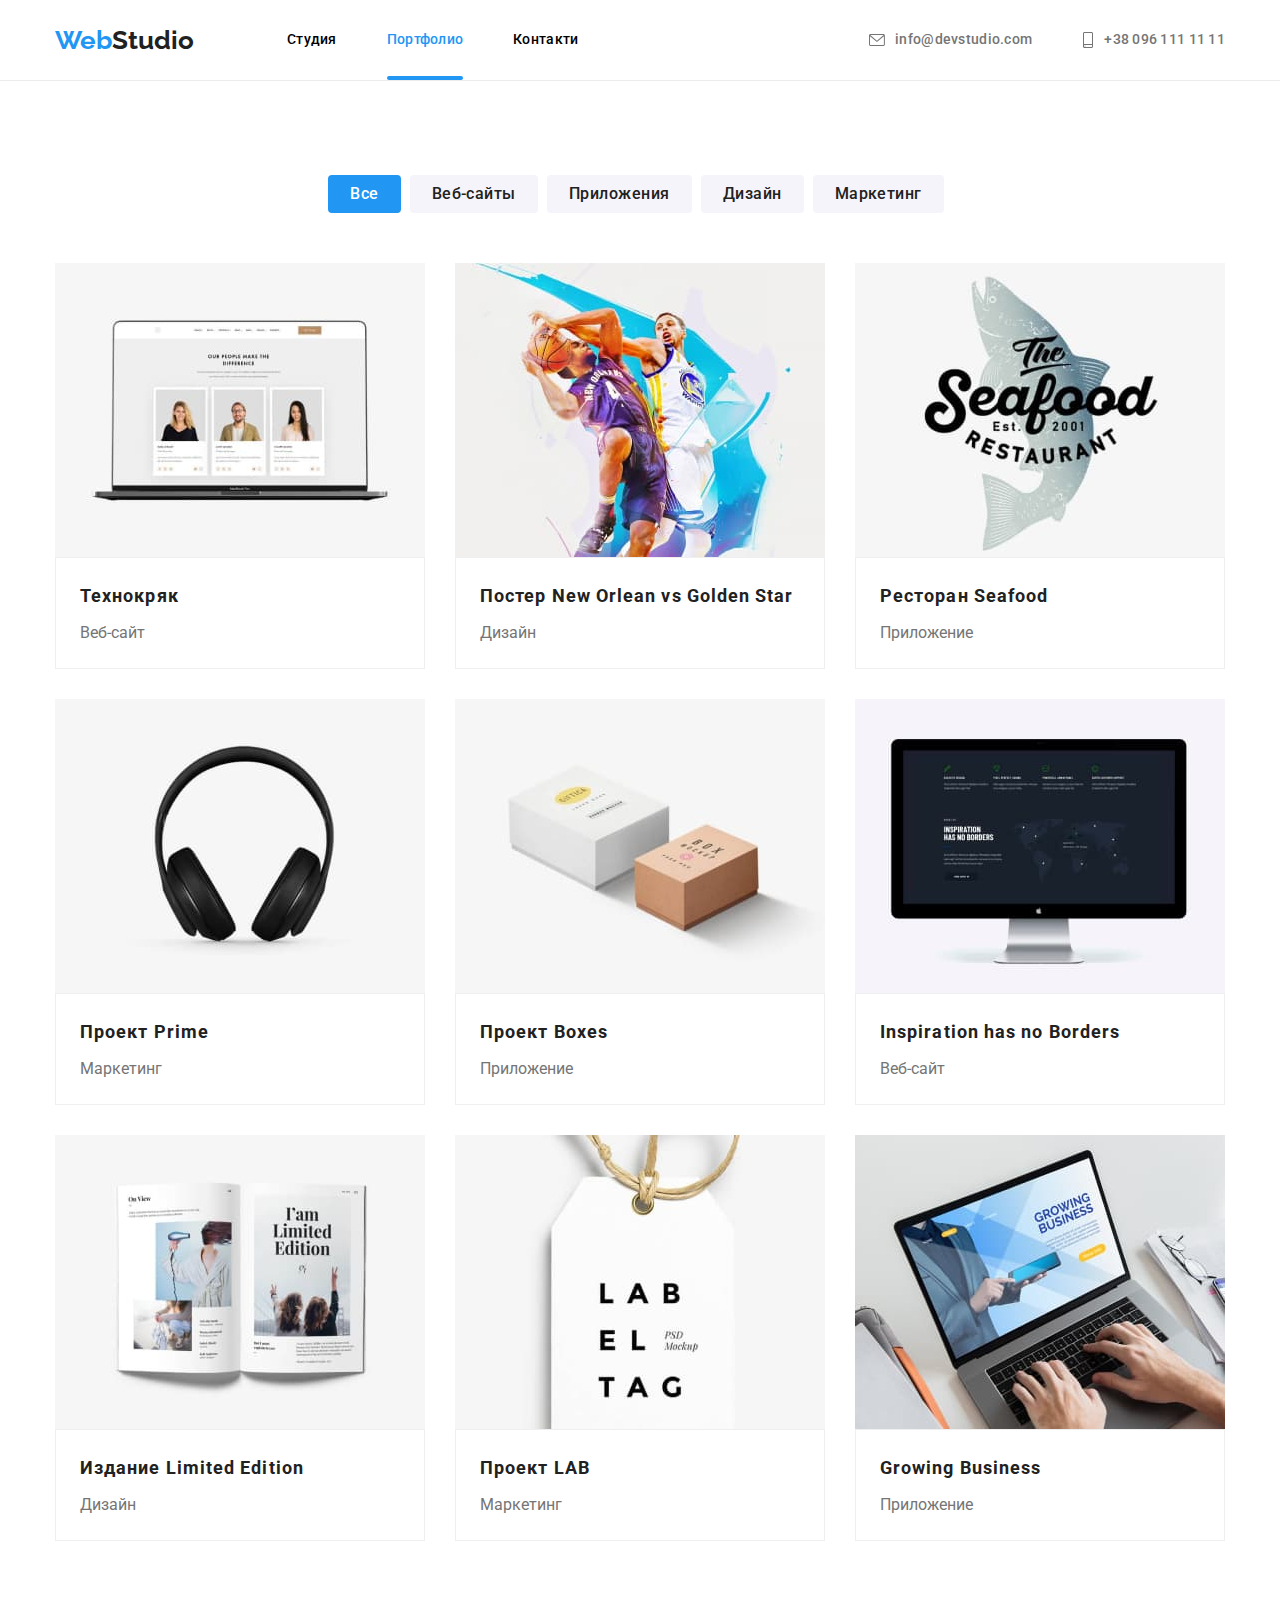
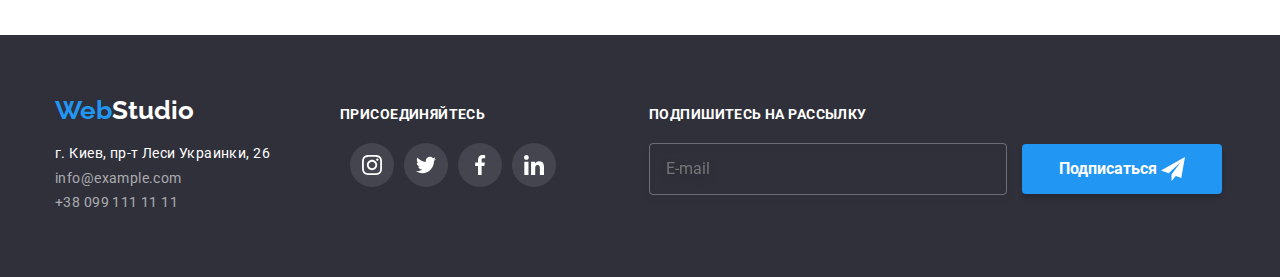
==== portfolio.html @ bf785d9e "fixed mistakes 3" ====
<!DOCTYPE html>
<html lang="en">

<head>
    <meta charset="UTF-8">
    <meta http-equiv="X-UA-Compatible" content="IE=edge">
    <meta name="viewport" content="width=device-width, initial-scale=1.0">
    <title>Document</title>
    <link rel="preconnect" href="https://fonts.googleapis.com">
    <link rel="preconnect" href="https://fonts.gstatic.com" crossorigin>
    <link
        href="https://fonts.googleapis.com/css2?family=Raleway:wght@700&family=Roboto:wght@400;500;700;900&display=swap"
        rel="stylesheet">
    <link rel="stylesheet"
        href="https://cdnjs.cloudflare.com/ajax/libs/modern-normalize/0.6.0/modern-normalize.min.css" />
    <link rel="stylesheet" href="./css/main.min.css">
</head>

<body>
    <header class="page-header">

        <div class="container">

            <nav class="header-nav">
                <a href="./index.html" class=" logo-page-header" lang="en"><span class="web-logo">Web</span>Studio</a>

                <ul class="site-nav">
                    <li class="site-nav__item"><a href="./index.html" class="link2">Студия</a></li>
                    <li class="site-nav__item"><a href="" class="resume2 active">Портфолио</a></li>
                    <li class="site-nav__item"><a href="" class="contacts">Контакти</a></li>
                </ul>
            </nav>

            <ul class="site-nav2">
                <li class="site-nav__item2 "><a href="mailto:info@devstudio.com" class="mail link">
                        <svg class="icon-mail" width="16px" height="12px">
                            <use href="./images/sprite.svg#icon-envelope"></use>
                        </svg>info@devstudio.com</a>
                </li>
            
                <li class="site-nav__item2"><a href="#" class="number">
            
                        <svg class="icon-phone" width="12px" height="16px">
                            <use href="./images/sprite.svg#icon-smartphone"></use>
                        </svg>+38 096 111 11 11</a></li>
            </ul>
            </div>

    </header>
    <main>
        <section class="section portfolio">

            <div class="container">

                <h1 class="visually-hidden">Портфолио</h1>

                <ul class="button-port">
                    <li class="button-port__item"><button type="button" class="button-port__list--active">Все</button></li>
                    <li class="button-port__item"><button type="button" class="button-port__list">Веб-сайты</li>
                    <li class="button-port__item"><button type="button" class="button-port__list">Приложения</li>
                    <li class="button-port__item"><button type="button" class="button-port__list">Дизайн</li>
                    <li class="button-port__item"><button type="button" class="button-port__list">Маркетинг</li>
                </ul>
            
            
                <ul class="offers-list">
                    <li class="offers-list__item">
                        <a class="offers-list__link" href="#">
                        <div class="offers-thump">
                           
                            <img src="./images/img7.jpg" class="" width="370" height="294" alt="Технокряк">
                         <div class="overlay">
                            <p class="offers-text"> Ресурс предлагает комплексные предложения с разным уровнем функционала и сервисов. Все это позволит посетителю получить
                            исчерпывающие сведения о компании или частном лице.</p>
                         </div>
                        </div>
                        <div class="card-border">
                            <h3 class="work-title2">Технокряк</h3>
                            <p class="work-list2">Веб-сайт</p> 
                        </div>
                        </a>

                    
                    </li>


                    <li class="offers-list__item">
                        <a class="offers-list__link" href="#">
                        <div class="offers-thump"> 
                        <img src="./images/img8.jpg" class="" width="370" height="294"
                            alt="Постер New Orlean vs Golden Star">
                            <div class="overlay">
                                <p class="offers-text"> Ресурс предлагает комплексные предложения с разным уровнем функционала и сервисов. Все это
                                    позволит посетителю получить
                                    исчерпывающие сведения о компании или частном лице.</p>
                                </div>
                                </div>

                        <div class="card-border">
                            <h3 class="work-title2">Постер New Orlean vs Golden Star</h3>
                            <p class="work-list2">Дизайн</p>
                        </div>
                        </a>
                    
                    </li>

                    <li class="offers-list__item">
                        <a class="offers-list__link" href="#">

                        <div class="offers-thump">
                        <img src="./images/img9.jpg" class="" width="370" height="294"
                            alt="Ресторан Seafood">
                            <div class="overlay">
                                <p class="offers-text"> Ресурс предлагает комплексные предложения с разным уровнем функционала и сервисов. Все это
                                    позволит посетителю получить
                                    исчерпывающие сведения о компании или частном лице.</p>
                            </div>
                            </div>
                        <div class="card-border">
                            <h3 class="work-title2">Ресторан Seafood</h3>
                            <p class="work-list2">Приложение</p>
                        </div>
                        </a>
                        
                    </li>

                    <li class="offers-list__item">
                        <a class="offers-list__link" href="#">
                        <div class="offers-thump">
                        <img src="./images/img10.jpg" class="" width="370" height="294" alt="Проект Prime">
                        <div class="overlay">
                            <p class="offers-text"> Ресурс предлагает комплексные предложения с разным уровнем функционала и сервисов. Все это
                                позволит посетителю получить
                                исчерпывающие сведения о компании или частном лице.</p>
                        </div>
                        </div>
                        <div class="card-border">
                           <h3 class="work-title2">Проект Prime</h3>
                            <p class="work-list2">Маркетинг</p>
                        </div>
                        </a>
                        
                    </li>

                    <li class="offers-list__item">
                        <a class="offers-list__link" href="#">
                        <div class="offers-thump">
                        <img src="./images/img11.jpg" class="" width="370" height="294" alt="Проект Boxes">
                        <div class="overlay">
                            <p class="offers-text"> Ресурс предлагает комплексные предложения с разным уровнем функционала и сервисов. Все это
                                позволит посетителю получить
                                исчерпывающие сведения о компании или частном лице.</p>
                        </div>
                        </div>
                        <div class="card-border">
                            <h3 class="work-title2">Проект Boxes</h3>
                            <p class="work-list2">Приложение</p>
                        </div>
                        </a>
                        
                    </li>

                    <li class="offers-list__item">
                        <a class="offers-list__link" href="#">
                        <div class="offers-thump">
                        <img src="./images/img12.jpg" class="" width="370" height="294"
                            alt="Inspiration has no Borders">
                            <div class="overlay">
                                <p class="offers-text"> Ресурс предлагает комплексные предложения с разным уровнем функционала и сервисов. Все это
                                    позволит посетителю получить
                                    исчерпывающие сведения о компании или частном лице.</p>
                            </div>
                            </div>
                        <div class="card-border">
                            <h3 class="work-title2">Inspiration has no Borders</h3>
                            <p class="work-list2">Веб-сайт</p>
                        </div>
                        </a>
                       
                    </li>

                    <li class="offers-list__item">
                        <a class="offers-list__link" href="#">
                        <div class="offers-thump">
                        <img src="./images/img13.jpg" class="" width="370" height="294"
                            alt="Издание Limited Edition">
                            <div class="overlay">
                                <p class="offers-text"> Ресурс предлагает комплексные предложения с разным уровнем функционала и сервисов. Все это
                                    позволит посетителю получить
                                    исчерпывающие сведения о компании или частном лице.</p>
                            </div>
                            </div>
                        <div class="card-border">
                            <h3 class="work-title2">Издание Limited Edition</h3>
                            <p class="work-list2">Дизайн</p>
                        </div>
                        </a>
                     
                    </li>

                    <li class="offers-list__item">
                        <a class="offers-list__link" href="#">
                        <div class="offers-thump">
                        <img src="./images/img14.jpg" class="" width="370" height="294" alt="Проект LAB">
                        <div class="overlay">
                            <p class="offers-text"> Ресурс предлагает комплексные предложения с разным уровнем функционала и сервисов. Все это
                                позволит посетителю получить
                                исчерпывающие сведения о компании или частном лице.</p>
                        </div>
                        </div>
                        <div class="card-border">
                            <h3 class="work-title2">Проект LAB</h3>
                            <p class="work-list2">Маркетинг</p>
                        </div>
                        </a>
                    </li>

                    <li class="offers-list__item">
                        <a class="offers-list__link" href="#">
                         <div class="offers-thump">
                        <img src="./images/img15.jpg" class="" width="370" height="294"
                            alt="Growing Business">
                            <div class="overlay">
                                <p class="offers-text"> Ресурс предлагает комплексные предложения с разным уровнем функционала и сервисов. Все это
                                    позволит посетителю получить
                                    исчерпывающие сведения о компании или частном лице.</p>
                            </div>
                            </div>
                        <div class="card-border">
                            <h3 class="work-title2">Growing Business</h3>
                            <p class="work-list2">Приложение</p>
                        </div>
                        </a>
                    </li>
                </ul>
            </div>
        </section>
    </main>
    <footer class="section footer ">
        <div class="footer-container">
            <div class="footer-second">
                <a href="./index.html" class="logo-footer" lang="en"><span class="web-logo">Web</span>Studio</a>
                <address>
    
                    <ul class="footer-nav">
                        <li class="footer-nav-li"><a href="https://goo.gl/maps/piqngm7oDQpEDh6u6" class="location"
                                target="_blank" rel="noopener nofollow noreferrer">г. Киев, пр-т Леси Украинки, 26 </a></li>
                        <li class="footer-nav-li"><a href="mailto:info@example.com" class="footer-mail">info@example.com
                            </a></li>
                        <li class="footer-nav-li"><a href="#" class="footer-number">+38 099 111 11 11 </a></li>
                    </ul>
    
                </address>
            </div>
    
            <div class="footer-sociales">
                <p class="footer-sociales-title"> Присоединяйтесь</p>
                <ul class="staff-socials">
    
                    <li class="socials-item">
                        <a href="#" class="socials-link">
                            <svg class="social-icon">
                                <use href="./images/sprite.svg#icon-instagram"></use>
                            </svg>
                        </a>
                    </li>
    
                    <li class="socials-item">
                        <a href="#" class="socials-link">
                            <svg svg class="social-icon">
                                <use href="./images/sprite.svg#icon-twitter"></use>
                            </svg>
                        </a>
                    </li>
    
                    <li class="socials-item">
                        <a href="#" class="socials-link">
                            <svg svg class="social-icon">
                                <use href="./images/sprite.svg#icon-facebook"></use>
                            </svg>
                        </a>
                    </li>
    
                    <li class="socials-item">
                        <a href="#" class="socials-link">
                            <svg svg class="social-icon">
                                <use href="./images/sprite.svg#icon-linkedin"></use>
                            </svg>
                        </a>
                    </li>
                </ul>
            </div>
         <div class="subscribe">
        <form>
            <label class="subscribe-lable" for="email">Подпишитесь на рассылку</label>
               <input type="email" name="email" id="email" placeholder="E-mail" class="subscribe-input">
                   <button type="submit" class="subscribe-button">Подписаться
                      <svg class="subscribe-client" width="24" height="24">
                    <use href="./images/icons/sprite3.svg#icon-iconsend"></use>
                     </svg>
                </button>
            </form>
          </div>
        </div>
    </footer>
    </body>
    
    </html>
---- css/main.min.css ----
:root{--primary-text-color: #757575;--title-text-color: #212121;--accent-color: #2196F3;--primary-bcg-color: #FFFFFF;--primary-bcg-accent-color: #2196F3;--font-family: "Relaway", sans-serif;--font-family: "Roboto", sans-serif;--timing-function: cubic-bezier(0.4, 0, 0.2, 1)}.visually-hidden{position:absolute;width:1px;height:1px;margin:-1px;border:0;padding:0;white-space:nowrap;-webkit-clip-path:inset(100%);clip-path:inset(100%);clip:rect(0 0 0 0);overflow:hidden}.is-hidden{opacity:0;visibility:hidden;pointer-events:none}*,*::before,*::after{-webkit-box-sizing:inherit;box-sizing:inherit;-webkit-box-sizing:border-box;box-sizing:border-box}.container{width:1200px;padding-left:15px;padding-right:15px;margin:0 auto}.page-header .container{display:-webkit-box;display:-ms-flexbox;display:flex}ul{margin:0px;padding:0px}a{display:inline-block}body{background-color:var(--primary-bcg-color);color:var(--primary-text-color);font-family:"Roboto",sans-serif;font-size:14px;line-height:1.14}html{-webkit-box-sizing:border-box;box-sizing:border-box}*,*::after,*::before{-webkit-box-sizing:inherit;box-sizing:inherit}h1,h2,h3,h4,h5,h6,p{margin-top:0}.list{list-style:none;padding-left:0;margin:0}.link{text-decoration:none;color:inherit}img{display:block;max-width:100%;height:auto;-o-object-fit:cover;object-fit:cover}address{font-style:normal}ul{list-style:none}input,textarea{outline:none}.button-port{display:-webkit-box;display:-ms-flexbox;display:flex;margin-right:8px;-webkit-box-pack:center;-ms-flex-pack:center;justify-content:center;margin-bottom:50px}.button-port__item{display:-webkit-box;display:-ms-flexbox;display:flex;-webkit-box-orient:horizontal;-webkit-box-direction:normal;-ms-flex-direction:row;flex-direction:row}.button-primary{background:var(--accent-color);color:var(--primary-bcg-color);-webkit-box-shadow:0px 4px 4px rgba(0,0,0,.15);box-shadow:0px 4px 4px rgba(0,0,0,.15);border-radius:4px;font-style:normal;font-weight:700;font-size:16px;line-height:1.87px;letter-spacing:.06em;padding:10px 32px;border:none;cursor:pointer;height:50px;-webkit-transition:color 250ms var(--timing-function);transition:color 250ms var(--timing-function)}.button-primary:hover,.button-primary:focus{color:var(--title-text-color)}.button-port__item{display:-webkit-box;display:-ms-flexbox;display:flex;margin-right:9px}.button-port__item:last-child{margin-right:0}.button-port__list{font-family:inherit;font-weight:500;font-size:16px;line-height:1.62;color:var(--title-text-color);background:#f5f4fa;border:none;border-radius:4px;padding:6px 22px;border:1 solid rgba(0,0,0,0);text-align:center;letter-spacing:.03em;cursor:pointer;-webkit-transition:color 250ms var(--timing-function),background-color 250ms var(--timing-function),-webkit-box-shadow 250ms var(--timing-function);transition:color 250ms var(--timing-function),background-color 250ms var(--timing-function),-webkit-box-shadow 250ms var(--timing-function);transition:color 250ms var(--timing-function),background-color 250ms var(--timing-function),box-shadow 250ms var(--timing-function);transition:color 250ms var(--timing-function),background-color 250ms var(--timing-function),box-shadow 250ms var(--timing-function),-webkit-box-shadow 250ms var(--timing-function)}.button-port__list:hover,.button-port__list:focus{background-color:var(--primary-bcg-accent-color);color:var(--primary-bcg-color);-webkit-box-shadow:0px 3px 1px rgba(0,0,0,.1),0px 1px 2px rgba(0,0,0,.08),0px 2px 2px rgba(0,0,0,.12);box-shadow:0px 3px 1px rgba(0,0,0,.1),0px 1px 2px rgba(0,0,0,.08),0px 2px 2px rgba(0,0,0,.12)}.clients-list{display:-webkit-box;display:-ms-flexbox;display:flex;-ms-flex-pack:distribute;justify-content:space-around;padding-left:0;-webkit-column-gap:30px;-moz-column-gap:30px;column-gap:30px}.button-port__list--active{background:var(--accent-color);border:none;text-align:center;letter-spacing:.03em;color:var(--primary-bcg-color);font-style:normal;font-weight:500;font-size:16px;line-height:1.62;border-radius:4px;padding:6px 22px;cursor:pointer;-webkit-transition:-webkit-box-shadow 250ms var(--timing-function);transition:-webkit-box-shadow 250ms var(--timing-function);transition:box-shadow 250ms var(--timing-function);transition:box-shadow 250ms var(--timing-function), -webkit-box-shadow 250ms var(--timing-function)}.button-port__list--active:hover,.button-port__list--active:focus{-webkit-box-shadow:0px 3px 1px rgba(0,0,0,.1),0px 1px 2px rgba(0,0,0,.08),0px 2px 2px rgba(0,0,0,.12);box-shadow:0px 3px 1px rgba(0,0,0,.1),0px 1px 2px rgba(0,0,0,.08),0px 2px 2px rgba(0,0,0,.12)}.button-port__item{display:-webkit-box;display:-ms-flexbox;display:flex;margin-right:9px}.button-port__item:last-child{margin-right:0}.button-port__list{font-family:inherit;font-weight:500;font-size:16px;line-height:1.62;color:var(--title-text-color);background:#f5f4fa;border:none;border-radius:4px;padding:6px 22px;border:1 solid rgba(0,0,0,0);text-align:center;letter-spacing:.03em;cursor:pointer;-webkit-transition:color 250ms var(--timing-function),background-color 250ms var(--timing-function),-webkit-box-shadow 250ms var(--timing-function);transition:color 250ms var(--timing-function),background-color 250ms var(--timing-function),-webkit-box-shadow 250ms var(--timing-function);transition:color 250ms var(--timing-function),background-color 250ms var(--timing-function),box-shadow 250ms var(--timing-function);transition:color 250ms var(--timing-function),background-color 250ms var(--timing-function),box-shadow 250ms var(--timing-function),-webkit-box-shadow 250ms var(--timing-function)}.button-port__list:hover,.button-port__list:focus{background-color:var(--primary-bcg-accent-color);color:var(--primary-bcg-color);-webkit-box-shadow:0px 3px 1px rgba(0,0,0,.1),0px 1px 2px rgba(0,0,0,.08),0px 2px 2px rgba(0,0,0,.12);box-shadow:0px 3px 1px rgba(0,0,0,.1),0px 1px 2px rgba(0,0,0,.08),0px 2px 2px rgba(0,0,0,.12)}.clients-list{display:-webkit-box;display:-ms-flexbox;display:flex;-ms-flex-pack:distribute;justify-content:space-around;padding-left:0;-webkit-column-gap:30px;-moz-column-gap:30px;column-gap:30px}.button-port__list--active{background:var(--accent-color);border:none;text-align:center;letter-spacing:.03em;color:var(--primary-bcg-color);font-style:normal;font-weight:500;font-size:16px;line-height:1.62;border-radius:4px;padding:6px 22px;cursor:pointer;-webkit-transition:-webkit-box-shadow 250ms var(--timing-function);transition:-webkit-box-shadow 250ms var(--timing-function);transition:box-shadow 250ms var(--timing-function);transition:box-shadow 250ms var(--timing-function), -webkit-box-shadow 250ms var(--timing-function)}.button-port__list--active:hover,.button-port__list--active:focus{-webkit-box-shadow:0px 3px 1px rgba(0,0,0,.1),0px 1px 2px rgba(0,0,0,.08),0px 2px 2px rgba(0,0,0,.12);box-shadow:0px 3px 1px rgba(0,0,0,.1),0px 1px 2px rgba(0,0,0,.08),0px 2px 2px rgba(0,0,0,.12)}.modal-button{display:-webkit-box;display:-ms-flexbox;display:flex;-webkit-box-align:center;-ms-flex-align:center;align-items:center;-webkit-box-pack:center;-ms-flex-pack:center;justify-content:center;position:absolute;border-radius:50%;border:1px solid rgba(0,0,0,.1);background-color:var(--primary-bcg-color);left:490px;right:8px;bottom:543px;top:8px;-webkit-transition:color 250ms var(--timing-function);transition:color 250ms var(--timing-function)}.modal-button:hover,.modal-button:focus{color:var(--primary-bcg-accent-color)}.sub-button{width:200px;height:50px;font-weight:700;font-size:16px;line-height:1.87;background-color:var(--accent-color);color:var(--primary-bcg-color);-webkit-box-align:center;-ms-flex-align:center;align-items:center;-webkit-box-pack:center;-ms-flex-pack:center;justify-content:center;cursor:pointer;border-color:rgba(0,0,0,0);-webkit-box-shadow:0px 4px 4px rgba(0,0,0,.15);box-shadow:0px 4px 4px rgba(0,0,0,.15);border-radius:4px;-webkit-transition:color var(--timing-function);transition:color var(--timing-function)}.sub-button:hover{color:var(--title-text-color)}.subscribe-button{min-width:200px;height:50px;margin-left:12px;font-weight:700;font-size:16px;line-height:1.8755;background-color:var(--accent-color);color:var(--primary-bcg-color);-webkit-box-align:center;-ms-flex-align:center;align-items:center;-webkit-box-pack:center;-ms-flex-pack:center;justify-content:center;cursor:pointer;border-color:rgba(0,0,0,0);-webkit-box-shadow:0px 4px 4px rgba(0,0,0,.15);box-shadow:0px 4px 4px rgba(0,0,0,.15);border-radius:4px}.form-button{display:-webkit-box;display:-ms-flexbox;display:flex;-webkit-box-align:center;-ms-flex-align:center;align-items:center;-webkit-box-orient:vertical;-webkit-box-direction:normal;-ms-flex-direction:column;flex-direction:column}.link1{color:#2196f3;text-decoration:none;letter-spacing:.02em;font-weight:500;padding-top:32px;padding-bottom:32px;position:relative}.link1::after{content:"";display:block;width:100%;height:4px;background:#2196f3;position:absolute;left:0;bottom:0;border-radius:2px;opacity:0;-webkit-transition:opacity 250ms var(--timing-function);transition:opacity 250ms var(--timing-function)}.link1:hover::after,.link1.active::after{opacity:1}.link2{color:#000;text-decoration:none;letter-spacing:.02em;font-weight:500;line-height:1.14;padding-top:32px;padding-bottom:32px;position:relative;-webkit-transition:color 250ms var(--timing-function);transition:color 250ms var(--timing-function)}.link2::after{content:"";display:block;width:100%;height:4px;background:#2196f3;position:absolute;left:0;bottom:0;border-radius:2px;opacity:0;-webkit-transition:opacity 250ms var(--timing-function);transition:opacity 250ms var(--timing-function)}.link2:hover::after{opacity:1}.link2:hover,.link2:focus,.link2:active{color:var(--accent-color)}.resume{color:#000;text-decoration:none;font-weight:500;font-size:14px;line-height:1.14;letter-spacing:.02em;padding-top:32px;padding-bottom:32px;position:relative;-webkit-transition:color 250ms var(--timing-function);transition:color 250ms var(--timing-function)}.resume::after{content:"";display:block;width:100%;height:4px;background:#2196f3;position:absolute;left:0;bottom:0;border-radius:2px;opacity:0;-webkit-transition:opacity 250ms var(--timing-function);transition:opacity 250ms var(--timing-function)}.resume:hover::after{opacity:1}.resume:hover,.resume:focus{color:var(--accent-color);fill:var(--accent-color)}.resume2{color:#2196f3;text-decoration:none;letter-spacing:.02em;font-weight:500;line-height:1.14;padding-top:32px;padding-bottom:32px;position:relative;-webkit-transition:color 250ms var(--timing-function);transition:color 250ms var(--timing-function)}.resume2::after{content:"";display:block;width:100%;height:4px;background:#2196f3;position:absolute;left:0;bottom:0;border-radius:2px;opacity:0;-webkit-transition:opacity 250ms var(--timing-function);transition:opacity 250ms var(--timing-function)}.resume2:hover::after,.resume2.active::after{opacity:1}.resume2:hover,.resume2:focus{color:var(--title-text-color)}.contacts{color:#000;text-decoration:none;font-weight:500;letter-spacing:.02em;line-height:1.14;padding-top:32px;padding-bottom:32px;position:relative;-webkit-transition:color 250ms var(--timing-function);transition:color 250ms var(--timing-function)}.contacts::after{content:"";display:block;width:100%;height:4px;background:#2196f3;position:absolute;left:0;bottom:0;border-radius:2px;opacity:0;-webkit-transition:opacity 250ms var(--timing-function);transition:opacity 250ms var(--timing-function)}.contacts:hover::after{opacity:1}.contacts:hover,.contacts:focus{color:var(--accent-color)}.mail{color:#757575;text-decoration:none;font-weight:500;letter-spacing:.02em;line-height:1.14;padding-top:32px;padding-bottom:32px;-webkit-transition:color 250ms var(--timing-function);transition:color 250ms var(--timing-function)}.mail.link:hover,.mail.link:focus{color:var(--accent-color)}.mail.link{display:-webkit-box;display:-ms-flexbox;display:flex;-webkit-box-align:center;-ms-flex-align:center;align-items:center}.mail2{color:#757575;text-decoration:none;font-weight:500;letter-spacing:.02em;line-height:1.14;padding-top:32px;padding-bottom:32px}.number{color:#757575;text-decoration:none;font-weight:500;letter-spacing:.02em;font-style:normal;line-height:1.14;padding-top:32px;padding-bottom:32px;display:-webkit-box;display:-ms-flexbox;display:flex;-webkit-box-align:center;-ms-flex-align:center;align-items:center;position:relative;-webkit-transition:color 250ms var(--timing-function);transition:color 250ms var(--timing-function)}a.number:hover .icon-phone{fill:var(--accent-color)}a.number:hover,a.number:focus{color:var(--accent-color)}.footer-nav{display:block;padding-left:0}.footer-nav-li{margin-bottom:9px}.footer-nav-li:last-child{margin-bottom:0}.footer-mail{color:rgba(255,255,255,.6);letter-spacing:.03em;font-style:normal;font-weight:400;text-decoration:none;-webkit-transition:color 250ms var(--timing-function);transition:color 250ms var(--timing-function)}.footer-mail:hover,.footer-mail:focus{color:var(--accent-color)}.footer-number{font-style:normal;font-weight:400;letter-spacing:.03em;color:rgba(255,255,255,.6);text-decoration:none;-webkit-transition:color 250ms var(--timing-function);transition:color 250ms var(--timing-function)}.footer-number:hover,.footer-number:focus{color:var(--accent-color)}.location{color:#fff;font-style:normal;text-decoration:none;letter-spacing:.03em}.offers-list__link{cursor:pointer;text-decoration:none;-webkit-transition:-webkit-box-shadow 250ms var(--timing-function);transition:-webkit-box-shadow 250ms var(--timing-function);transition:box-shadow 250ms var(--timing-function);transition:box-shadow 250ms var(--timing-function), -webkit-box-shadow 250ms var(--timing-function)}.offers-list__link:hover,.offers-list__link:focus{-webkit-box-shadow:0px 1px 1px rgba(0,0,0,.12),0px 4px 4px rgba(0,0,0,.06),1px 4px 6px rgba(0,0,0,.16);box-shadow:0px 1px 1px rgba(0,0,0,.12),0px 4px 4px rgba(0,0,0,.06),1px 4px 6px rgba(0,0,0,.16)}.clients-list__link{display:-webkit-box;display:-ms-flexbox;display:flex;-ms-flex-pack:distribute;justify-content:space-around;-webkit-box-align:center;-ms-flex-align:center;align-items:center;border:1px solid #afb1b8;border-radius:4px;width:170px;height:92px;-webkit-transition:border-color 250ms var(--timing-function);transition:border-color 250ms var(--timing-function)}.clients-list__link:hover .clients-icon{fill:var(--primary-bcg-accent-color)}.clients-list__link:focus .clients-icon{fill:var(--primary-bcg-accent-color)}.clients-list__link:hover,.clients-list__link:focus{fill:var(--primary-bcg-accent-color);border-color:var(--primary-bcg-accent-color)}.socials-link{display:-webkit-box;display:-ms-flexbox;display:flex;-webkit-box-align:center;-ms-flex-align:center;align-items:center;height:44px;width:44px;background-position:center;-webkit-box-pack:center;-ms-flex-pack:center;justify-content:center;border-radius:50%;color:#afb1b8;cursor:pointer;-webkit-transition:background-color 250ms var(--timing-function);transition:background-color 250ms var(--timing-function)}.socials-link:hover,.socials-link:focus{color:var(--primary-bcg-color);background-color:var(--accent-color)}.socials-link:hover .social-icon{fill:var(--primary-bcg-color)}.footer-sociales .socials-link{display:-webkit-box;display:-ms-flexbox;display:flex;background-position:center;cursor:pointer;width:44px;height:44px;color:var(--primary-bcg-color);-webkit-box-pack:center;-ms-flex-pack:center;justify-content:center;-webkit-box-align:center;-ms-flex-align:center;align-items:center;-webkit-transition:background-color 250ms var(--timing-function);transition:background-color 250ms var(--timing-function)}.form-agreement-link{color:#2196f3;text-decoration:underline;margin-left:2px}.staff-title-list li{background:#fff;-webkit-box-shadow:0px 1px 3px rgba(0,0,0,.12),0px 1px 1px rgba(0,0,0,.14),0px 2px 1px rgba(0,0,0,.2);box-shadow:0px 1px 3px rgba(0,0,0,.12),0px 1px 1px rgba(0,0,0,.14),0px 2px 1px rgba(0,0,0,.2);border-radius:0px 0px 4px 4px}.hero-title,.features-title,.work-title,.staff-title{color:var(--title-text-color)}.hero-title{max-width:696px;font-size:44px;line-height:1.36;text-align:center;letter-spacing:.06em;color:var(--primary-bcg-color);text-transform:uppercase;margin-left:auto;margin-right:auto;font-weight:900;margin-bottom:30px}.title-list{font-size:14px;line-height:1.71;letter-spacing:.03em;text-align:left;color:var(--primary-text-color)}.title-list{font-family:Roboto;font-style:normal;font-weight:normal;letter-spacing:.03em;margin-bottom:0}.title-list:first-child{margin:0px}.features-title{opacity:0;display:none}.feature-title{font-size:14px;line-height:1.14;letter-spacing:.03em;text-transform:uppercase;font-family:"Roboto";font-style:normal;font-weight:700;outline:0;outline-offset:0;display:block;margin-bottom:10px;margin-top:0px;text-align:left;color:var(--title-text-color)}.work-title{font-weight:700px;font-size:36px;line-height:1.16;text-align:center;letter-spacing:.03em;color:#212121;margin:0 auto 50px}.work-title2{font-style:normal;font-weight:700;font-size:18px;line-height:2;color:#212121;letter-spacing:.06em;margin-bottom:4px}.staff-title{color:var(--title-text-color);font-size:36px;font-weight:700px;line-height:1.16;text-align:center;letter-spacing:.03em;margin-bottom:50px;margin-top:0%}.staff-title-list{display:-webkit-box;display:-ms-flexbox;display:flex;text-align:center;padding-left:0;-webkit-column-gap:30px;-moz-column-gap:30px;column-gap:30px;margin-top:0;margin-bottom:0}.staff-title-list:last-child{-webkit-column-gap:30px;-moz-column-gap:30px;column-gap:30px}.staff-list{font-size:16px;font-weight:500;line-height:1.18;color:var(--title-text-color);letter-spacing:.03em;margin-top:0;margin-bottom:0;padding-top:30px}.staff-position{font-size:16px;line-height:1.18;letter-spacing:.03em;margin-top:0;margin-bottom:0;margin-top:10px;margin-bottom:30px}.title-clients{font-weight:700px;font-size:36px;line-height:1.16;text-align:center;letter-spacing:.03em;color:#212121;margin:0 auto 50px}.footer-sociales-title{font-style:normal;font-weight:700;font-size:14px;line-height:1.14;letter-spacing:.03em;text-transform:uppercase;margin-bottom:20px;color:#fff}.form-title{font-size:20px;font-weight:700;letter-spacing:.03em;color:var(--title-text-color);margin-bottom:12px}.form{width:528px;height:581px;margin-left:auto;margin-right:auto;padding:40px}.form-field{position:relative;height:40px;border-radius:4px;margin-bottom:10px;display:-webkit-box;display:-ms-flexbox;display:flex;-webkit-box-orient:vertical;-webkit-box-direction:normal;-ms-flex-direction:column;flex-direction:column}.form-field.textarea{width:100%;min-height:120px;margin-bottom:0}.form-field-input.form-field-input-textarea{padding-top:12px;padding-right:16px;padding-bottom:12px;padding-left:16px;height:120px;font-size:14px;line-height:1.14;letter-spacing:.01em;resize:none}.form-field-input::-webkit-input-placeholder{color:rgba(117,117,117,.5);font-weight:400;font-size:14px;line-height:1.4;letter-spacing:.01em}.form-field-input::-moz-placeholder{color:rgba(117,117,117,.5);font-weight:400;font-size:14px;line-height:1.4;letter-spacing:.01em}.form-field-input:-ms-input-placeholder{color:rgba(117,117,117,.5);font-weight:400;font-size:14px;line-height:1.4;letter-spacing:.01em}.form-field-input::-ms-input-placeholder{color:rgba(117,117,117,.5);font-weight:400;font-size:14px;line-height:1.4;letter-spacing:.01em}.form-field-input::placeholder{color:rgba(117,117,117,.5);font-weight:400;font-size:14px;line-height:1.4;letter-spacing:.01em}.checkbox-label{display:block;position:relative;-webkit-box-align:center;-ms-flex-align:center;align-items:center;-webkit-box-pack:center;-ms-flex-pack:center;justify-content:center;text-align:center;line-height:1.71;font-weight:400;color:#757575;font-size:14px;letter-spacing:.03em;margin-top:20px;margin-bottom:30px}.checkbox-icon2{display:inline-block;width:16px;height:15px;margin-right:7px;border:2px solid #212121;margin:right 7px}.checkbox:checked+.checkbox-icon2{border-color:rgba(0,0,0,0);background-color:#2196f3;background-image:url(../images/icons/sprite3.svg#icon-tip);background-size:contain;background-origin:border-box;background-repeat:no-repeat}.form-field-input{display:block;padding-left:42px;border:1px solid rgba(33,33,33,.2);min-height:40px;border-radius:4px;color:#757575;-webkit-transition:border 250ms var(--timing-function);transition:border 250ms var(--timing-function);cursor:pointer}.form-field-input:focus-within,.form-field-input:focus{border:1px solid var(--accent-color);color:var(--title-text-color);fill:var(--accent-color)}.form-label{display:block;font-size:12px;line-height:1.17;letter-spacing:.01em;color:#757575;margin-bottom:4px}.form-icon{position:absolute;top:50%;left:12px;-webkit-transform:translateY(-50%);transform:translateY(-50%);-webkit-transition:-webkit-transform var(--timing-function);transition:-webkit-transform var(--timing-function);transition:transform var(--timing-function);transition:transform var(--timing-function), -webkit-transform var(--timing-function);-webkit-transition:fill 250ms var(--timing-function);transition:fill 250ms var(--timing-function)}.form-field:focus-within>.form-icon,.form-field:focus>.form-icon{fill:var(--accent-color)}.form-field-label{margin-bottom:4px}.subscribe-lable{display:-webkit-box;display:-ms-flexbox;display:flex;-webkit-box-orient:vertical;-webkit-box-direction:normal;-ms-flex-direction:column;flex-direction:column;cursor:pointer;text-transform:uppercase;font-weight:700;font-style:normal;font-size:14px;line-height:1.14;letter-spacing:.03em;color:#fff;margin-bottom:20px}.subscribe-input{min-width:358px;padding:15px 16px;font-size:16px;line-height:1.25;color:var(--primary-bcg-color);background-color:rgba(0,0,0,0);border:1px solid rgba(255,255,255,.3);border-radius:4px;-webkit-filter:drop-shadow(0px 4px 4px rgba(0, 0, 0, 0.15));filter:drop-shadow(0px 4px 4px rgba(0, 0, 0, 0.15))}.subscribe-client{vertical-align:middle}.backdrop{position:fixed;top:0;left:0;width:100%;height:100%;background-color:rgba(0,0,0,.2);opacity:1;-webkit-transition:opacity 250ms var(--timing-function),visibility 250ms var(--timing-function);transition:opacity 250ms var(--timing-function),visibility 250ms var(--timing-function)}.backdrop.is-hidden{opacity:0;visibility:hidden;pointer-events:none}.backdrop.is-hidden .modal{-webkit-transform:translate(-50%, -50%) scale(0.9);transform:translate(-50%, -50%) scale(0.9)}.modal{position:absolute;top:50%;left:50%;background-color:var(--primary-bcg-color);width:528px;height:581px;-webkit-transform:translate(-50%, -50%);transform:translate(-50%, -50%);-webkit-transition:250ms var(--timing-function);transition:250ms var(--timing-function);-webkit-box-shadow:0px 1px 3px rgba(0,0,0,.12),0px 1px 1px rgba(0,0,0,.14),0px 2px 1px rgba(0,0,0,.2);box-shadow:0px 1px 3px rgba(0,0,0,.12),0px 1px 1px rgba(0,0,0,.14),0px 2px 1px rgba(0,0,0,.2);border-radius:4px}.modal-icon{width:18px;height:18px;fill:currentColor;cursor:pointer}.logo-page-header{font-family:"Raleway";color:var(--title-text-color);font-weight:700;font-style:normal;font-size:26px;line-height:1.19;text-decoration:none;margin:0;margin-right:93px}.logo-footer{font-family:"Raleway";color:var(--primary-bcg-color);font-weight:700;font-style:normal;font-size:26px;line-height:1.19;text-decoration:none;margin-bottom:20px}.web-logo{color:var(--primary-bcg-accent-color);font-style:normal;font-weight:700;font-size:26px;line-height:1.19;text-decoration:none}.page-header{background:var(--primary-bcg-color);border-bottom:1px solid #ececec}.header-nav{display:-webkit-box;display:-ms-flexbox;display:flex;-webkit-box-align:center;-ms-flex-align:center;align-items:center;margin-right:auto}.header-box1{display:-webkit-box;display:-ms-flexbox;display:flex;-webkit-box-align:center;-ms-flex-align:center;align-items:center}.header-box2{margin-left:auto}.site-nav{display:-webkit-box;display:-ms-flexbox;display:flex}.site-nav2{display:-webkit-box;display:-ms-flexbox;display:flex;margin-left:0}.site-nav__item{margin-left:50px}.site-nav__item:first-child{margin:0}.site-nav__item2{margin-left:50px;fill:#757575;-webkit-box-align:center;-ms-flex-align:center;align-items:center}.site-nav__item2:first-child{margin-left:0}.icon-mail,.icon-phone{margin-right:10px;-webkit-transition:fill 250ms var(--timing-function);transition:fill 250ms var(--timing-function)}.icon-mail{fill:currentColor}.icon-phone{fill:currentColor}.section.hero{background-color:#2f303a;text-align:center;padding:200px 0;max-width:1600px;margin:0 auto;background-image:-webkit-gradient(linear, right top, left top, from(rgba(47, 48, 58, 0.4)), to(rgba(47, 48, 58, 0.4))),url(../image/Img-hero.jpg),url(../images/overlay.jpg);background-image:linear-gradient(to left, rgba(47, 48, 58, 0.4), rgba(47, 48, 58, 0.4)),url(../image/Img-hero.jpg),url(../images/overlay.jpg);background-repeat:no-repeat;background-position:center;background-size:cover}.section.features{-webkit-box-orient:horizontal;-webkit-box-direction:normal;-ms-flex-direction:row;flex-direction:row;background:#fff;padding:94px 0;text-align:center;-webkit-column-gap:30px;-moz-column-gap:30px;column-gap:30px}.features-list{display:-webkit-box;display:-ms-flexbox;display:flex;text-align:center;padding-left:0;-webkit-column-gap:30px;-moz-column-gap:30px;column-gap:30px}.features-list:last-child{margin-right:0}.feature-list__item{display:block;width:270px}.features-icons{height:120px;background:#f5f4fa;display:-webkit-box;display:-ms-flexbox;display:flex;-webkit-box-pack:center;-ms-flex-pack:center;justify-content:center;-webkit-box-align:center;-ms-flex-align:center;align-items:center;margin-bottom:30px}.icon-features{width:65px;height:70px}.section.staff{background-color:#f5f4fa;padding-top:94px;padding-bottom:94px}.staff-list{font-size:16px;font-weight:500;line-height:1.18;color:var(--title-text-color);letter-spacing:.03em;margin-top:0;margin-bottom:0;padding-top:30px}.staff-position{font-size:16px;line-height:1.18;letter-spacing:.03em;margin-top:0;margin-bottom:0;margin-top:10px;margin-bottom:30px}.staff-title-list{display:-webkit-box;display:-ms-flexbox;display:flex;text-align:center;padding-left:0;-webkit-column-gap:30px;-moz-column-gap:30px;column-gap:30px;margin-top:0;margin-bottom:0}.staff-title-list:last-child{-webkit-column-gap:30px;-moz-column-gap:30px;column-gap:30px}.staff-socials{display:-webkit-box;display:-ms-flexbox;display:flex;-webkit-box-pack:center;-ms-flex-pack:center;justify-content:center}.staff-socials-list{display:-webkit-box;display:-ms-flexbox;display:flex;-webkit-box-pack:center;-ms-flex-pack:center;justify-content:center;padding-left:0;margin-top:0;margin-bottom:30px}.section{padding-top:94px;padding-bottom:94px}.section.work{padding-top:0}.work-list2{font-style:normal;font-weight:400;font-size:16px;line-height:1.87;color:var(--primary-text-color);margin-bottom:0}.work-list{display:-webkit-box;display:-ms-flexbox;display:flex;-webkit-box-pack:justify;-ms-flex-pack:justify;justify-content:space-between;padding-left:0;-webkit-column-gap:30px;-moz-column-gap:30px;column-gap:30px}.work-services{display:-webkit-box;display:-ms-flexbox;display:flex;position:relative}.work-services__text{position:absolute;top:100%;left:100%;width:370px;-webkit-transform:translate(-100%, -100%);transform:translate(-100%, -100%);padding-top:27px;padding-bottom:27px;margin-bottom:0;font-weight:700;text-align:center;text-transform:uppercase;background:rgba(47,48,58,.8);color:var(--primary-bcg-color)}.clients-list{display:-webkit-box;display:-ms-flexbox;display:flex}.clients-icon{width:106px;height:60px;fill:#afb1b8;-webkit-transition:fill 250ms var(--timing-function);transition:fill 250ms var(--timing-function)}.clients-list{display:-webkit-box;display:-ms-flexbox;display:flex;-ms-flex-pack:distribute;justify-content:space-around;padding-left:0;-webkit-column-gap:30px;-moz-column-gap:30px;column-gap:30px}.section.footer{padding:60px 0;background-color:#2f303a}.footer .staff-socials{display:-webkit-box;display:-ms-flexbox;display:flex;margin-bottom:30px}.socials-item{margin-left:10px}.socials-item:first-child{margin-left:0}li.socials-item{-webkit-box-shadow:none;box-shadow:none;display:inline-block}.social-icon{width:20px;height:20px;fill:currentColor;-webkit-box-pack:center;-ms-flex-pack:center;justify-content:center;-webkit-box-align:center;-ms-flex-align:center;align-items:center;line-height:30px;display:inline-block;-webkit-transition:fill 250ms var(--timing-function);transition:fill 250ms var(--timing-function)}.footer-sociales .socials-item{margin-left:10px;background:rgba(255,255,255,.1);border-radius:50%}.footer-container{width:1200px;padding-left:15px;padding-right:15px;margin:0 auto;display:-webkit-box;display:-ms-flexbox;display:flex;-webkit-box-align:baseline;-ms-flex-align:baseline;align-items:baseline}.footer-second{margin-right:70px}.subscribe{padding-left:93px}.portfolio-section{background-color:var(--primary-bcg-color);padding:94px 0}.section.portfolio{padding-top:94px;padding-bottom:94px}.offers-list{display:-webkit-box;display:-ms-flexbox;display:flex;-ms-flex-wrap:wrap;flex-wrap:wrap;margin-right:auto;margin-bottom:auto;margin-top:50px;-ms-flex-pack:distribute;justify-content:space-around;-webkit-box-align:center;-ms-flex-align:center;align-items:center;-webkit-column-gap:30px;-moz-column-gap:30px;column-gap:30px}.offers-list__item{-ms-flex-preferred-size:calc(100% - 90px)/3;flex-basis:calc(100% - 90px)/3;margin-bottom:30px;cursor:pointer;text-decoration:none}.offers-list__item:nth-last-child(-n+3){margin-bottom:0}.card-border{border:1px solid rgba(238,238,238,.9333333333);padding:20px 24px}.offers-thump{position:relative;overflow:hidden}.offers-thump:hover .overlay{-webkit-transform:translateY(0%);transform:translateY(0%)}.overlay{position:absolute;top:0;left:0;width:100%;height:100%;padding:63px 24px;background:rgba(33,150,243,.9);-webkit-transform:translateY(100%);transform:translateY(100%);-webkit-transition:250ms var(--timing-function);transition:250ms var(--timing-function)}.offers-text{font-family:inherit;font-weight:400;font-size:18px;line-height:1.15;color:var(--primary-bcg-color)}/*# sourceMappingURL=main.min.css.map */
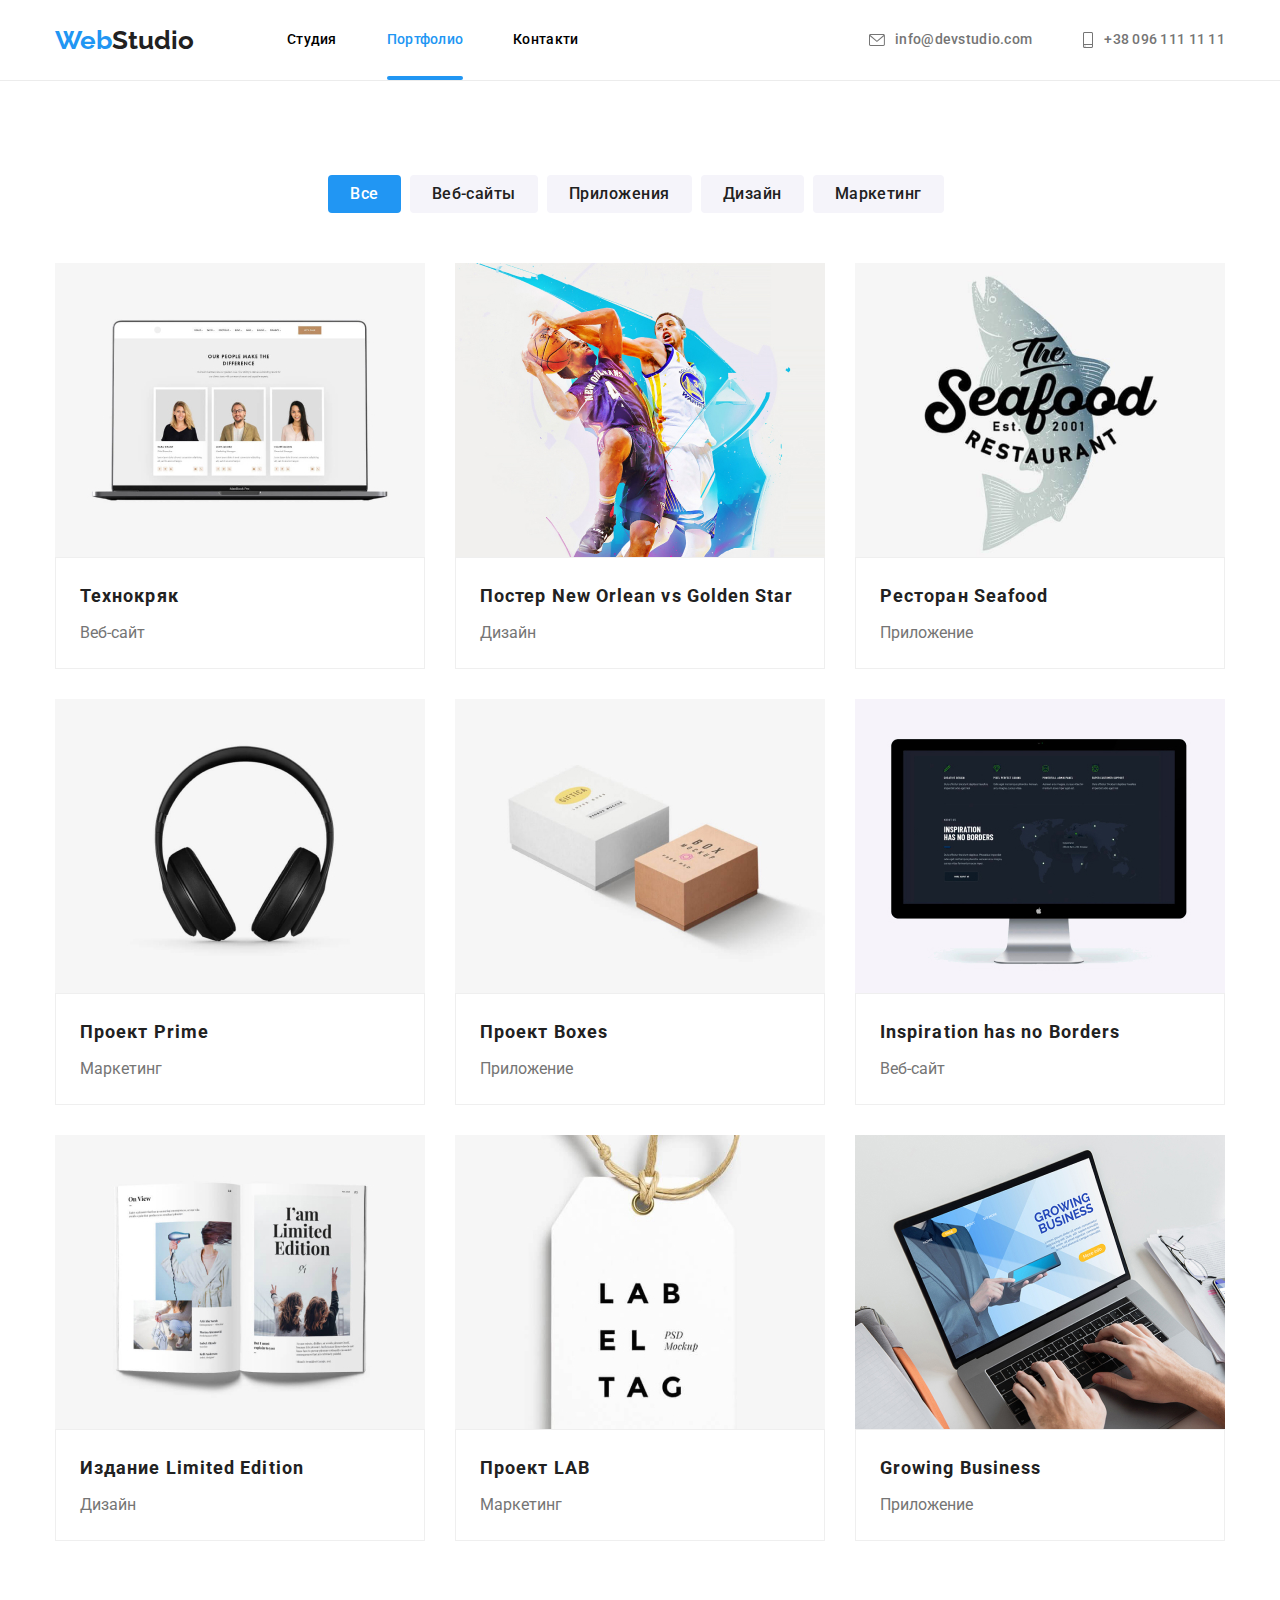
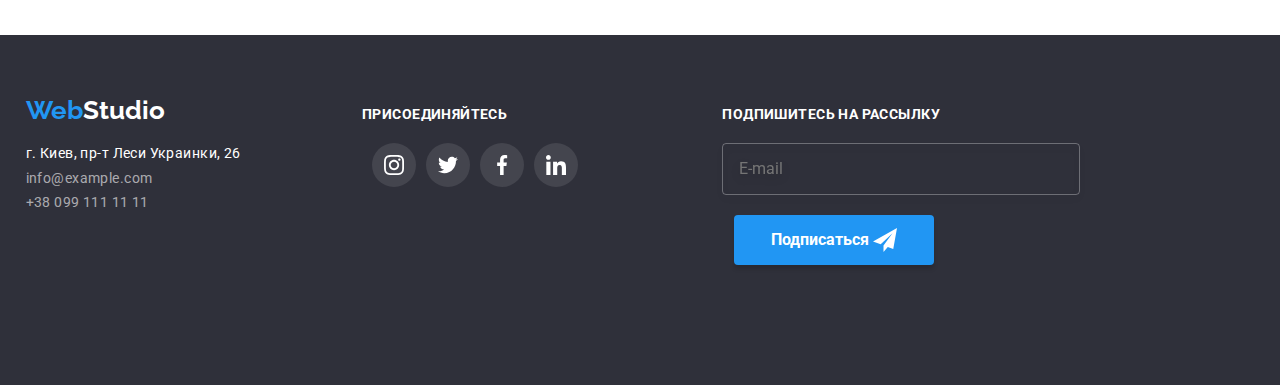
==== commit 1436b07a: "make mobile-menu" ====
--- a/portfolio.html
+++ b/portfolio.html
@@ -67,8 +67,15 @@
                     <li class="offers-list__item">
                         <a class="offers-list__link" href="#">
                         <div class="offers-thump">
+                       
+                        <picture>
+                            <source srcset="./images/img__kryak1.jpg 1x ,./images/img__krayk2.jpg 2x" media="(max-width:767px)" />
+                            <source srcset="./images/img__kryak1.jpg 1x ,./images/img__krayk2.jpg 2x" media="(max-width:1199px)" />
+                            <source srcset="./images/img__kryak1.jpg 1x ,./images/img__krayk2.jpg 2x" media="(min-width:1200px)" />
+                            <img src="./images/img7.jpg" class="" width="370" height="294" alt="Технокряк">
+
+                        </picture>
                            
-                            <img src="./images/img7.jpg" class="" width="370" height="294" alt="Технокряк">
                          <div class="overlay">
                             <p class="offers-text"> Ресурс предлагает комплексные предложения с разным уровнем функционала и сервисов. Все это позволит посетителю получить
                             исчерпывающие сведения о компании или частном лице.</p>
@@ -87,8 +94,14 @@
                     <li class="offers-list__item">
                         <a class="offers-list__link" href="#">
                         <div class="offers-thump"> 
-                        <img src="./images/img8.jpg" class="" width="370" height="294"
-                            alt="Постер New Orlean vs Golden Star">
+
+                            <picture>
+                                <source srcset="./images/img__neworlean1.jpg 1x ,./images/img__neworlean2.jpg 2x" media="(max-width:767px)" />
+                                <source srcset="./images/img__neworlean1.jpg 1x ,./images/img__neworlean2.jpg 2x" media="(max-width:1199px)" />
+                                <source srcset="./images/img__neworlean1.jpg 1x ,./images/img__neworlean2.jpg 2x" media="(min-width:1200px)" />
+                            <img src="./images/img8.jpg" class="" width="370" height="294" alt="Постер New Orlean vs Golden Star">  
+                            </picture>
+                        
                             <div class="overlay">
                                 <p class="offers-text"> Ресурс предлагает комплексные предложения с разным уровнем функционала и сервисов. Все это
                                     позволит посетителю получить
@@ -108,8 +121,14 @@
                         <a class="offers-list__link" href="#">
 
                         <div class="offers-thump">
-                        <img src="./images/img9.jpg" class="" width="370" height="294"
-                            alt="Ресторан Seafood">
+                            <picture>
+                                <source srcset="./images/img__seafood1.jpg 1x , ./images/img__seafood2.jpg 2x" media="(max-width:767px)" />
+                                <source srcset="./images/img__seafood1.jpg 1x , ./images/img__seafood2.jpg 2x" media="(max-width:1199px)" />
+                                <source srcset="./images/img__seafood1.jpg 1x , ./images/img__seafood2.jpg 2x" media="(min-width:1200px)" />
+                                <img src="./images/img9.jpg" class="" width="370" height="294" alt="Ресторан Seafood">
+                                
+                            </picture>
+                       
                             <div class="overlay">
                                 <p class="offers-text"> Ресурс предлагает комплексные предложения с разным уровнем функционала и сервисов. Все это
                                     позволит посетителю получить
@@ -127,7 +146,39 @@
                     <li class="offers-list__item">
                         <a class="offers-list__link" href="#">
                         <div class="offers-thump">
-                        <img src="./images/img10.jpg" class="" width="370" height="294" alt="Проект Prime">
+                            <picture>
+                                <source srcset="./images/imgorime1.jpg 1x, ./images/imgprime2.jpg 2x" media="(max-width:767px)" />
+                                <source srcset="./images/imgorime1.jpg 1x, ./images/imgprime2.jpg 2x" media="(max-width:1199px)" />
+                                <source srcset="./images/imgorime1.jpg 1x, ./images/imgprime2.jpg 2x" media="(min-width:1200px)" />
+                            <img src="./images/img10.jpg" class="" width="370" height="294" alt="Проект Prime">
+                           
+                         </picture>
+                        <div class="overlay">
+                        
+                            <p class="offers-text"> Ресурс предлагает комплексные предложения с разным уровнем функционала и сервисов. Все это
+                                позволит посетителю получить
+                                исчерпывающие сведения о компании или частном лице.</p>
+                        </div>
+                        </div>
+                        <div class="card-border">
+                           <h3 class="work-title2">Проект Prime</h3>
+                            <p class="work-list2">Маркетинг</p>
+                        </div>
+                        </a>
+                        
+                    </li>
+
+                    <li class="offers-list__item">
+                        <a class="offers-list__link" href="#">
+                        <div class="offers-thump">
+                            <picture>
+                                <source srcset="./images/imgbox1.jpg 1x , ./images/imgbox2.jpg 2x" media="(max-width:767px)" />
+                                <source srcset="./images/imgbox1.jpg 1x , ./images/imgbox2.jpg 2x" media="(max-width:1199px)" />
+                                <source srcset="./images/imgbox1.jpg 1x , ./images/imgbox2.jpg 2x" media="(min-width:1200px)" />
+                                <img src="./images/img11.jpg" class="" width="370" height="294" alt="Проект Boxes">
+                            
+                            </picture>
+                
                         <div class="overlay">
                             <p class="offers-text"> Ресурс предлагает комплексные предложения с разным уровнем функционала и сервисов. Все это
                                 позволит посетителю получить
@@ -135,17 +186,74 @@
                         </div>
                         </div>
                         <div class="card-border">
-                           <h3 class="work-title2">Проект Prime</h3>
-                            <p class="work-list2">Маркетинг</p>
-                        </div>
-                        </a>
-                        
-                    </li>
-
-                    <li class="offers-list__item">
-                        <a class="offers-list__link" href="#">
-                        <div class="offers-thump">
-                        <img src="./images/img11.jpg" class="" width="370" height="294" alt="Проект Boxes">
+                            <h3 class="work-title2">Проект Boxes</h3>
+                            <p class="work-list2">Приложение</p>
+                        </div>
+                        </a>
+                        
+                    </li>
+
+                    <li class="offers-list__item">
+                        <a class="offers-list__link" href="#">
+                        <div class="offers-thump">
+                            <picture>
+                            <source srcset="./images/imginspiration1.jpg 1x , ./images/imginspiration2.jpg 2x" media="(max-width:767px)" />
+                            <source srcset="./images/imginspiration1.jpg 1x , ./images/imginspiration2.jpg 2x" media="(max-width:1199px)" />
+                            <source srcset="./images/imginspiration1.jpg 1x , ./images/imginspiration2.jpg 2x" media="(min-width:1200px)" />
+                            <img src="./images/img12.jpg" class="" width="370" height="294"
+                            alt="Inspiration has no Borders">
+                            
+                            </picture>
+                     
+                            <div class="overlay">
+                                <p class="offers-text"> Ресурс предлагает комплексные предложения с разным уровнем функционала и сервисов. Все это
+                                    позволит посетителю получить
+                                    исчерпывающие сведения о компании или частном лице.</p>
+                            </div>
+                            </div>
+                        <div class="card-border">
+                            <h3 class="work-title2">Inspiration has no Borders</h3>
+                            <p class="work-list2">Веб-сайт</p>
+                        </div>
+                        </a>
+                       
+                    </li>
+
+                    <li class="offers-list__item">
+                        <a class="offers-list__link" href="#">
+                        <div class="offers-thump">
+                            <picture>
+                                <source srcset="./images/imglimited1.jpg 1x, ./images/imglimited2.jpg 2x" media="(max-width:767px)" />
+                                <source srcset="./images/imglimited1.jpg 1x, ./images/imglimited2.jpg 2x" media="(max-width:1199px)" />
+                                <source srcset="./images/imglimited1.jpg 1x, ./images/imglimited2.jpg 2x"media="(min-width:1200px)" />
+                                <img src="./images/img13.jpg" class="" width="370" height="294" alt="Издание Limited Edition">
+                            </picture>
+                    
+                           
+                            <div class="overlay">
+                                <p class="offers-text"> Ресурс предлагает комплексные предложения с разным уровнем функционала и сервисов. Все это
+                                    позволит посетителю получить
+                                    исчерпывающие сведения о компании или частном лице.</p>
+                            </div>
+                            </div>
+                        <div class="card-border">
+                            <h3 class="work-title2">Издание Limited Edition</h3>
+                            <p class="work-list2">Дизайн</p>
+                        </div>
+                        </a>
+                     
+                    </li>
+
+                    <li class="offers-list__item">
+                        <a class="offers-list__link" href="#">
+                        <div class="offers-thump">
+                            <picture>
+                                <source srcset="./images/imglab1.jpg 1x, ./images/imglab2.jpg 2x" media="(max-width:767px)" />
+                                <source srcset="./images/imglab1.jpg 1x, ./images/imglab2.jpg 2x" media="(max-width:1199px)" />
+                                <source srcset="./images/imglab1.jpg 1x, ./images/imglab2.jpg 2x" media="(min-width:1200px)" />
+                                <img src="./images/img14.jpg" class="" width="370" height="294" alt="Проект LAB">
+                            </picture>
+                      
                         <div class="overlay">
                             <p class="offers-text"> Ресурс предлагает комплексные предложения с разным уровнем функционала и сервисов. Все это
                                 позволит посетителю получить
@@ -153,62 +261,6 @@
                         </div>
                         </div>
                         <div class="card-border">
-                            <h3 class="work-title2">Проект Boxes</h3>
-                            <p class="work-list2">Приложение</p>
-                        </div>
-                        </a>
-                        
-                    </li>
-
-                    <li class="offers-list__item">
-                        <a class="offers-list__link" href="#">
-                        <div class="offers-thump">
-                        <img src="./images/img12.jpg" class="" width="370" height="294"
-                            alt="Inspiration has no Borders">
-                            <div class="overlay">
-                                <p class="offers-text"> Ресурс предлагает комплексные предложения с разным уровнем функционала и сервисов. Все это
-                                    позволит посетителю получить
-                                    исчерпывающие сведения о компании или частном лице.</p>
-                            </div>
-                            </div>
-                        <div class="card-border">
-                            <h3 class="work-title2">Inspiration has no Borders</h3>
-                            <p class="work-list2">Веб-сайт</p>
-                        </div>
-                        </a>
-                       
-                    </li>
-
-                    <li class="offers-list__item">
-                        <a class="offers-list__link" href="#">
-                        <div class="offers-thump">
-                        <img src="./images/img13.jpg" class="" width="370" height="294"
-                            alt="Издание Limited Edition">
-                            <div class="overlay">
-                                <p class="offers-text"> Ресурс предлагает комплексные предложения с разным уровнем функционала и сервисов. Все это
-                                    позволит посетителю получить
-                                    исчерпывающие сведения о компании или частном лице.</p>
-                            </div>
-                            </div>
-                        <div class="card-border">
-                            <h3 class="work-title2">Издание Limited Edition</h3>
-                            <p class="work-list2">Дизайн</p>
-                        </div>
-                        </a>
-                     
-                    </li>
-
-                    <li class="offers-list__item">
-                        <a class="offers-list__link" href="#">
-                        <div class="offers-thump">
-                        <img src="./images/img14.jpg" class="" width="370" height="294" alt="Проект LAB">
-                        <div class="overlay">
-                            <p class="offers-text"> Ресурс предлагает комплексные предложения с разным уровнем функционала и сервисов. Все это
-                                позволит посетителю получить
-                                исчерпывающие сведения о компании или частном лице.</p>
-                        </div>
-                        </div>
-                        <div class="card-border">
                             <h3 class="work-title2">Проект LAB</h3>
                             <p class="work-list2">Маркетинг</p>
                         </div>
@@ -218,8 +270,15 @@
                     <li class="offers-list__item">
                         <a class="offers-list__link" href="#">
                          <div class="offers-thump">
-                        <img src="./images/img15.jpg" class="" width="370" height="294"
-                            alt="Growing Business">
+                            
+                            <picture>
+                                <source srcset="./images/imggrowing1.jpg 1x, ./images/imggrowing2.jpg 2x" media="(max-width:767px)" />
+                                <source srcset="./images/imggrowing1.jpg 1x, ./images/imggrowing2.jpg 2x" media="(max-width:1199px)" />
+                                <source srcset="./images/imggrowing1.jpg 1x, ./images/imggrowing2.jpg 2x" media="(min-width:1200px)" />
+                                <img src="./images/img15.jpg" class="" width="370" height="294"  alt="Growing Business">
+                            </picture>
+
+                           
                             <div class="overlay">
                                 <p class="offers-text"> Ресурс предлагает комплексные предложения с разным уровнем функционала и сервисов. Все это
                                     позволит посетителю получить
--- a/css/main.min.css
+++ b/css/main.min.css
@@ -1 +1 @@
-:root{--primary-text-color: #757575;--title-text-color: #212121;--accent-color: #2196F3;--primary-bcg-color: #FFFFFF;--primary-bcg-accent-color: #2196F3;--font-family: "Relaway", sans-serif;--font-family: "Roboto", sans-serif;--timing-function: cubic-bezier(0.4, 0, 0.2, 1)}.visually-hidden{position:absolute;width:1px;height:1px;margin:-1px;border:0;padding:0;white-space:nowrap;-webkit-clip-path:inset(100%);clip-path:inset(100%);clip:rect(0 0 0 0);overflow:hidden}.is-hidden{opacity:0;visibility:hidden;pointer-events:none}*,*::before,*::after{-webkit-box-sizing:inherit;box-sizing:inherit;-webkit-box-sizing:border-box;box-sizing:border-box}.container{width:1200px;padding-left:15px;padding-right:15px;margin:0 auto}.page-header .container{display:-webkit-box;display:-ms-flexbox;display:flex}ul{margin:0px;padding:0px}a{display:inline-block}body{background-color:var(--primary-bcg-color);color:var(--primary-text-color);font-family:"Roboto",sans-serif;font-size:14px;line-height:1.14}html{-webkit-box-sizing:border-box;box-sizing:border-box}*,*::after,*::before{-webkit-box-sizing:inherit;box-sizing:inherit}h1,h2,h3,h4,h5,h6,p{margin-top:0}.list{list-style:none;padding-left:0;margin:0}.link{text-decoration:none;color:inherit}img{display:block;max-width:100%;height:auto;-o-object-fit:cover;object-fit:cover}address{font-style:normal}ul{list-style:none}input,textarea{outline:none}.button-port{display:-webkit-box;display:-ms-flexbox;display:flex;margin-right:8px;-webkit-box-pack:center;-ms-flex-pack:center;justify-content:center;margin-bottom:50px}.button-port__item{display:-webkit-box;display:-ms-flexbox;display:flex;-webkit-box-orient:horizontal;-webkit-box-direction:normal;-ms-flex-direction:row;flex-direction:row}.button-primary{background:var(--accent-color);color:var(--primary-bcg-color);-webkit-box-shadow:0px 4px 4px rgba(0,0,0,.15);box-shadow:0px 4px 4px rgba(0,0,0,.15);border-radius:4px;font-style:normal;font-weight:700;font-size:16px;line-height:1.87px;letter-spacing:.06em;padding:10px 32px;border:none;cursor:pointer;height:50px;-webkit-transition:color 250ms var(--timing-function);transition:color 250ms var(--timing-function)}.button-primary:hover,.button-primary:focus{color:var(--title-text-color)}.button-port__item{display:-webkit-box;display:-ms-flexbox;display:flex;margin-right:9px}.button-port__item:last-child{margin-right:0}.button-port__list{font-family:inherit;font-weight:500;font-size:16px;line-height:1.62;color:var(--title-text-color);background:#f5f4fa;border:none;border-radius:4px;padding:6px 22px;border:1 solid rgba(0,0,0,0);text-align:center;letter-spacing:.03em;cursor:pointer;-webkit-transition:color 250ms var(--timing-function),background-color 250ms var(--timing-function),-webkit-box-shadow 250ms var(--timing-function);transition:color 250ms var(--timing-function),background-color 250ms var(--timing-function),-webkit-box-shadow 250ms var(--timing-function);transition:color 250ms var(--timing-function),background-color 250ms var(--timing-function),box-shadow 250ms var(--timing-function);transition:color 250ms var(--timing-function),background-color 250ms var(--timing-function),box-shadow 250ms var(--timing-function),-webkit-box-shadow 250ms var(--timing-function)}.button-port__list:hover,.button-port__list:focus{background-color:var(--primary-bcg-accent-color);color:var(--primary-bcg-color);-webkit-box-shadow:0px 3px 1px rgba(0,0,0,.1),0px 1px 2px rgba(0,0,0,.08),0px 2px 2px rgba(0,0,0,.12);box-shadow:0px 3px 1px rgba(0,0,0,.1),0px 1px 2px rgba(0,0,0,.08),0px 2px 2px rgba(0,0,0,.12)}.clients-list{display:-webkit-box;display:-ms-flexbox;display:flex;-ms-flex-pack:distribute;justify-content:space-around;padding-left:0;-webkit-column-gap:30px;-moz-column-gap:30px;column-gap:30px}.button-port__list--active{background:var(--accent-color);border:none;text-align:center;letter-spacing:.03em;color:var(--primary-bcg-color);font-style:normal;font-weight:500;font-size:16px;line-height:1.62;border-radius:4px;padding:6px 22px;cursor:pointer;-webkit-transition:-webkit-box-shadow 250ms var(--timing-function);transition:-webkit-box-shadow 250ms var(--timing-function);transition:box-shadow 250ms var(--timing-function);transition:box-shadow 250ms var(--timing-function), -webkit-box-shadow 250ms var(--timing-function)}.button-port__list--active:hover,.button-port__list--active:focus{-webkit-box-shadow:0px 3px 1px rgba(0,0,0,.1),0px 1px 2px rgba(0,0,0,.08),0px 2px 2px rgba(0,0,0,.12);box-shadow:0px 3px 1px rgba(0,0,0,.1),0px 1px 2px rgba(0,0,0,.08),0px 2px 2px rgba(0,0,0,.12)}.button-port__item{display:-webkit-box;display:-ms-flexbox;display:flex;margin-right:9px}.button-port__item:last-child{margin-right:0}.button-port__list{font-family:inherit;font-weight:500;font-size:16px;line-height:1.62;color:var(--title-text-color);background:#f5f4fa;border:none;border-radius:4px;padding:6px 22px;border:1 solid rgba(0,0,0,0);text-align:center;letter-spacing:.03em;cursor:pointer;-webkit-transition:color 250ms var(--timing-function),background-color 250ms var(--timing-function),-webkit-box-shadow 250ms var(--timing-function);transition:color 250ms var(--timing-function),background-color 250ms var(--timing-function),-webkit-box-shadow 250ms var(--timing-function);transition:color 250ms var(--timing-function),background-color 250ms var(--timing-function),box-shadow 250ms var(--timing-function);transition:color 250ms var(--timing-function),background-color 250ms var(--timing-function),box-shadow 250ms var(--timing-function),-webkit-box-shadow 250ms var(--timing-function)}.button-port__list:hover,.button-port__list:focus{background-color:var(--primary-bcg-accent-color);color:var(--primary-bcg-color);-webkit-box-shadow:0px 3px 1px rgba(0,0,0,.1),0px 1px 2px rgba(0,0,0,.08),0px 2px 2px rgba(0,0,0,.12);box-shadow:0px 3px 1px rgba(0,0,0,.1),0px 1px 2px rgba(0,0,0,.08),0px 2px 2px rgba(0,0,0,.12)}.clients-list{display:-webkit-box;display:-ms-flexbox;display:flex;-ms-flex-pack:distribute;justify-content:space-around;padding-left:0;-webkit-column-gap:30px;-moz-column-gap:30px;column-gap:30px}.button-port__list--active{background:var(--accent-color);border:none;text-align:center;letter-spacing:.03em;color:var(--primary-bcg-color);font-style:normal;font-weight:500;font-size:16px;line-height:1.62;border-radius:4px;padding:6px 22px;cursor:pointer;-webkit-transition:-webkit-box-shadow 250ms var(--timing-function);transition:-webkit-box-shadow 250ms var(--timing-function);transition:box-shadow 250ms var(--timing-function);transition:box-shadow 250ms var(--timing-function), -webkit-box-shadow 250ms var(--timing-function)}.button-port__list--active:hover,.button-port__list--active:focus{-webkit-box-shadow:0px 3px 1px rgba(0,0,0,.1),0px 1px 2px rgba(0,0,0,.08),0px 2px 2px rgba(0,0,0,.12);box-shadow:0px 3px 1px rgba(0,0,0,.1),0px 1px 2px rgba(0,0,0,.08),0px 2px 2px rgba(0,0,0,.12)}.modal-button{display:-webkit-box;display:-ms-flexbox;display:flex;-webkit-box-align:center;-ms-flex-align:center;align-items:center;-webkit-box-pack:center;-ms-flex-pack:center;justify-content:center;position:absolute;border-radius:50%;border:1px solid rgba(0,0,0,.1);background-color:var(--primary-bcg-color);left:490px;right:8px;bottom:543px;top:8px;-webkit-transition:color 250ms var(--timing-function);transition:color 250ms var(--timing-function)}.modal-button:hover,.modal-button:focus{color:var(--primary-bcg-accent-color)}.sub-button{width:200px;height:50px;font-weight:700;font-size:16px;line-height:1.87;background-color:var(--accent-color);color:var(--primary-bcg-color);-webkit-box-align:center;-ms-flex-align:center;align-items:center;-webkit-box-pack:center;-ms-flex-pack:center;justify-content:center;cursor:pointer;border-color:rgba(0,0,0,0);-webkit-box-shadow:0px 4px 4px rgba(0,0,0,.15);box-shadow:0px 4px 4px rgba(0,0,0,.15);border-radius:4px;-webkit-transition:color var(--timing-function);transition:color var(--timing-function)}.sub-button:hover{color:var(--title-text-color)}.subscribe-button{min-width:200px;height:50px;margin-left:12px;font-weight:700;font-size:16px;line-height:1.8755;background-color:var(--accent-color);color:var(--primary-bcg-color);-webkit-box-align:center;-ms-flex-align:center;align-items:center;-webkit-box-pack:center;-ms-flex-pack:center;justify-content:center;cursor:pointer;border-color:rgba(0,0,0,0);-webkit-box-shadow:0px 4px 4px rgba(0,0,0,.15);box-shadow:0px 4px 4px rgba(0,0,0,.15);border-radius:4px}.form-button{display:-webkit-box;display:-ms-flexbox;display:flex;-webkit-box-align:center;-ms-flex-align:center;align-items:center;-webkit-box-orient:vertical;-webkit-box-direction:normal;-ms-flex-direction:column;flex-direction:column}.link1{color:#2196f3;text-decoration:none;letter-spacing:.02em;font-weight:500;padding-top:32px;padding-bottom:32px;position:relative}.link1::after{content:"";display:block;width:100%;height:4px;background:#2196f3;position:absolute;left:0;bottom:0;border-radius:2px;opacity:0;-webkit-transition:opacity 250ms var(--timing-function);transition:opacity 250ms var(--timing-function)}.link1:hover::after,.link1.active::after{opacity:1}.link2{color:#000;text-decoration:none;letter-spacing:.02em;font-weight:500;line-height:1.14;padding-top:32px;padding-bottom:32px;position:relative;-webkit-transition:color 250ms var(--timing-function);transition:color 250ms var(--timing-function)}.link2::after{content:"";display:block;width:100%;height:4px;background:#2196f3;position:absolute;left:0;bottom:0;border-radius:2px;opacity:0;-webkit-transition:opacity 250ms var(--timing-function);transition:opacity 250ms var(--timing-function)}.link2:hover::after{opacity:1}.link2:hover,.link2:focus,.link2:active{color:var(--accent-color)}.resume{color:#000;text-decoration:none;font-weight:500;font-size:14px;line-height:1.14;letter-spacing:.02em;padding-top:32px;padding-bottom:32px;position:relative;-webkit-transition:color 250ms var(--timing-function);transition:color 250ms var(--timing-function)}.resume::after{content:"";display:block;width:100%;height:4px;background:#2196f3;position:absolute;left:0;bottom:0;border-radius:2px;opacity:0;-webkit-transition:opacity 250ms var(--timing-function);transition:opacity 250ms var(--timing-function)}.resume:hover::after{opacity:1}.resume:hover,.resume:focus{color:var(--accent-color);fill:var(--accent-color)}.resume2{color:#2196f3;text-decoration:none;letter-spacing:.02em;font-weight:500;line-height:1.14;padding-top:32px;padding-bottom:32px;position:relative;-webkit-transition:color 250ms var(--timing-function);transition:color 250ms var(--timing-function)}.resume2::after{content:"";display:block;width:100%;height:4px;background:#2196f3;position:absolute;left:0;bottom:0;border-radius:2px;opacity:0;-webkit-transition:opacity 250ms var(--timing-function);transition:opacity 250ms var(--timing-function)}.resume2:hover::after,.resume2.active::after{opacity:1}.resume2:hover,.resume2:focus{color:var(--title-text-color)}.contacts{color:#000;text-decoration:none;font-weight:500;letter-spacing:.02em;line-height:1.14;padding-top:32px;padding-bottom:32px;position:relative;-webkit-transition:color 250ms var(--timing-function);transition:color 250ms var(--timing-function)}.contacts::after{content:"";display:block;width:100%;height:4px;background:#2196f3;position:absolute;left:0;bottom:0;border-radius:2px;opacity:0;-webkit-transition:opacity 250ms var(--timing-function);transition:opacity 250ms var(--timing-function)}.contacts:hover::after{opacity:1}.contacts:hover,.contacts:focus{color:var(--accent-color)}.mail{color:#757575;text-decoration:none;font-weight:500;letter-spacing:.02em;line-height:1.14;padding-top:32px;padding-bottom:32px;-webkit-transition:color 250ms var(--timing-function);transition:color 250ms var(--timing-function)}.mail.link:hover,.mail.link:focus{color:var(--accent-color)}.mail.link{display:-webkit-box;display:-ms-flexbox;display:flex;-webkit-box-align:center;-ms-flex-align:center;align-items:center}.mail2{color:#757575;text-decoration:none;font-weight:500;letter-spacing:.02em;line-height:1.14;padding-top:32px;padding-bottom:32px}.number{color:#757575;text-decoration:none;font-weight:500;letter-spacing:.02em;font-style:normal;line-height:1.14;padding-top:32px;padding-bottom:32px;display:-webkit-box;display:-ms-flexbox;display:flex;-webkit-box-align:center;-ms-flex-align:center;align-items:center;position:relative;-webkit-transition:color 250ms var(--timing-function);transition:color 250ms var(--timing-function)}a.number:hover .icon-phone{fill:var(--accent-color)}a.number:hover,a.number:focus{color:var(--accent-color)}.footer-nav{display:block;padding-left:0}.footer-nav-li{margin-bottom:9px}.footer-nav-li:last-child{margin-bottom:0}.footer-mail{color:rgba(255,255,255,.6);letter-spacing:.03em;font-style:normal;font-weight:400;text-decoration:none;-webkit-transition:color 250ms var(--timing-function);transition:color 250ms var(--timing-function)}.footer-mail:hover,.footer-mail:focus{color:var(--accent-color)}.footer-number{font-style:normal;font-weight:400;letter-spacing:.03em;color:rgba(255,255,255,.6);text-decoration:none;-webkit-transition:color 250ms var(--timing-function);transition:color 250ms var(--timing-function)}.footer-number:hover,.footer-number:focus{color:var(--accent-color)}.location{color:#fff;font-style:normal;text-decoration:none;letter-spacing:.03em}.offers-list__link{cursor:pointer;text-decoration:none;-webkit-transition:-webkit-box-shadow 250ms var(--timing-function);transition:-webkit-box-shadow 250ms var(--timing-function);transition:box-shadow 250ms var(--timing-function);transition:box-shadow 250ms var(--timing-function), -webkit-box-shadow 250ms var(--timing-function)}.offers-list__link:hover,.offers-list__link:focus{-webkit-box-shadow:0px 1px 1px rgba(0,0,0,.12),0px 4px 4px rgba(0,0,0,.06),1px 4px 6px rgba(0,0,0,.16);box-shadow:0px 1px 1px rgba(0,0,0,.12),0px 4px 4px rgba(0,0,0,.06),1px 4px 6px rgba(0,0,0,.16)}.clients-list__link{display:-webkit-box;display:-ms-flexbox;display:flex;-ms-flex-pack:distribute;justify-content:space-around;-webkit-box-align:center;-ms-flex-align:center;align-items:center;border:1px solid #afb1b8;border-radius:4px;width:170px;height:92px;-webkit-transition:border-color 250ms var(--timing-function);transition:border-color 250ms var(--timing-function)}.clients-list__link:hover .clients-icon{fill:var(--primary-bcg-accent-color)}.clients-list__link:focus .clients-icon{fill:var(--primary-bcg-accent-color)}.clients-list__link:hover,.clients-list__link:focus{fill:var(--primary-bcg-accent-color);border-color:var(--primary-bcg-accent-color)}.socials-link{display:-webkit-box;display:-ms-flexbox;display:flex;-webkit-box-align:center;-ms-flex-align:center;align-items:center;height:44px;width:44px;background-position:center;-webkit-box-pack:center;-ms-flex-pack:center;justify-content:center;border-radius:50%;color:#afb1b8;cursor:pointer;-webkit-transition:background-color 250ms var(--timing-function);transition:background-color 250ms var(--timing-function)}.socials-link:hover,.socials-link:focus{color:var(--primary-bcg-color);background-color:var(--accent-color)}.socials-link:hover .social-icon{fill:var(--primary-bcg-color)}.footer-sociales .socials-link{display:-webkit-box;display:-ms-flexbox;display:flex;background-position:center;cursor:pointer;width:44px;height:44px;color:var(--primary-bcg-color);-webkit-box-pack:center;-ms-flex-pack:center;justify-content:center;-webkit-box-align:center;-ms-flex-align:center;align-items:center;-webkit-transition:background-color 250ms var(--timing-function);transition:background-color 250ms var(--timing-function)}.form-agreement-link{color:#2196f3;text-decoration:underline;margin-left:2px}.staff-title-list li{background:#fff;-webkit-box-shadow:0px 1px 3px rgba(0,0,0,.12),0px 1px 1px rgba(0,0,0,.14),0px 2px 1px rgba(0,0,0,.2);box-shadow:0px 1px 3px rgba(0,0,0,.12),0px 1px 1px rgba(0,0,0,.14),0px 2px 1px rgba(0,0,0,.2);border-radius:0px 0px 4px 4px}.hero-title,.features-title,.work-title,.staff-title{color:var(--title-text-color)}.hero-title{max-width:696px;font-size:44px;line-height:1.36;text-align:center;letter-spacing:.06em;color:var(--primary-bcg-color);text-transform:uppercase;margin-left:auto;margin-right:auto;font-weight:900;margin-bottom:30px}.title-list{font-size:14px;line-height:1.71;letter-spacing:.03em;text-align:left;color:var(--primary-text-color)}.title-list{font-family:Roboto;font-style:normal;font-weight:normal;letter-spacing:.03em;margin-bottom:0}.title-list:first-child{margin:0px}.features-title{opacity:0;display:none}.feature-title{font-size:14px;line-height:1.14;letter-spacing:.03em;text-transform:uppercase;font-family:"Roboto";font-style:normal;font-weight:700;outline:0;outline-offset:0;display:block;margin-bottom:10px;margin-top:0px;text-align:left;color:var(--title-text-color)}.work-title{font-weight:700px;font-size:36px;line-height:1.16;text-align:center;letter-spacing:.03em;color:#212121;margin:0 auto 50px}.work-title2{font-style:normal;font-weight:700;font-size:18px;line-height:2;color:#212121;letter-spacing:.06em;margin-bottom:4px}.staff-title{color:var(--title-text-color);font-size:36px;font-weight:700px;line-height:1.16;text-align:center;letter-spacing:.03em;margin-bottom:50px;margin-top:0%}.staff-title-list{display:-webkit-box;display:-ms-flexbox;display:flex;text-align:center;padding-left:0;-webkit-column-gap:30px;-moz-column-gap:30px;column-gap:30px;margin-top:0;margin-bottom:0}.staff-title-list:last-child{-webkit-column-gap:30px;-moz-column-gap:30px;column-gap:30px}.staff-list{font-size:16px;font-weight:500;line-height:1.18;color:var(--title-text-color);letter-spacing:.03em;margin-top:0;margin-bottom:0;padding-top:30px}.staff-position{font-size:16px;line-height:1.18;letter-spacing:.03em;margin-top:0;margin-bottom:0;margin-top:10px;margin-bottom:30px}.title-clients{font-weight:700px;font-size:36px;line-height:1.16;text-align:center;letter-spacing:.03em;color:#212121;margin:0 auto 50px}.footer-sociales-title{font-style:normal;font-weight:700;font-size:14px;line-height:1.14;letter-spacing:.03em;text-transform:uppercase;margin-bottom:20px;color:#fff}.form-title{font-size:20px;font-weight:700;letter-spacing:.03em;color:var(--title-text-color);margin-bottom:12px}.form{width:528px;height:581px;margin-left:auto;margin-right:auto;padding:40px}.form-field{position:relative;height:40px;border-radius:4px;margin-bottom:10px;display:-webkit-box;display:-ms-flexbox;display:flex;-webkit-box-orient:vertical;-webkit-box-direction:normal;-ms-flex-direction:column;flex-direction:column}.form-field.textarea{width:100%;min-height:120px;margin-bottom:0}.form-field-input.form-field-input-textarea{padding-top:12px;padding-right:16px;padding-bottom:12px;padding-left:16px;height:120px;font-size:14px;line-height:1.14;letter-spacing:.01em;resize:none}.form-field-input::-webkit-input-placeholder{color:rgba(117,117,117,.5);font-weight:400;font-size:14px;line-height:1.4;letter-spacing:.01em}.form-field-input::-moz-placeholder{color:rgba(117,117,117,.5);font-weight:400;font-size:14px;line-height:1.4;letter-spacing:.01em}.form-field-input:-ms-input-placeholder{color:rgba(117,117,117,.5);font-weight:400;font-size:14px;line-height:1.4;letter-spacing:.01em}.form-field-input::-ms-input-placeholder{color:rgba(117,117,117,.5);font-weight:400;font-size:14px;line-height:1.4;letter-spacing:.01em}.form-field-input::placeholder{color:rgba(117,117,117,.5);font-weight:400;font-size:14px;line-height:1.4;letter-spacing:.01em}.checkbox-label{display:block;position:relative;-webkit-box-align:center;-ms-flex-align:center;align-items:center;-webkit-box-pack:center;-ms-flex-pack:center;justify-content:center;text-align:center;line-height:1.71;font-weight:400;color:#757575;font-size:14px;letter-spacing:.03em;margin-top:20px;margin-bottom:30px}.checkbox-icon2{display:inline-block;width:16px;height:15px;margin-right:7px;border:2px solid #212121;margin:right 7px}.checkbox:checked+.checkbox-icon2{border-color:rgba(0,0,0,0);background-color:#2196f3;background-image:url(../images/icons/sprite3.svg#icon-tip);background-size:contain;background-origin:border-box;background-repeat:no-repeat}.form-field-input{display:block;padding-left:42px;border:1px solid rgba(33,33,33,.2);min-height:40px;border-radius:4px;color:#757575;-webkit-transition:border 250ms var(--timing-function);transition:border 250ms var(--timing-function);cursor:pointer}.form-field-input:focus-within,.form-field-input:focus{border:1px solid var(--accent-color);color:var(--title-text-color);fill:var(--accent-color)}.form-label{display:block;font-size:12px;line-height:1.17;letter-spacing:.01em;color:#757575;margin-bottom:4px}.form-icon{position:absolute;top:50%;left:12px;-webkit-transform:translateY(-50%);transform:translateY(-50%);-webkit-transition:-webkit-transform var(--timing-function);transition:-webkit-transform var(--timing-function);transition:transform var(--timing-function);transition:transform var(--timing-function), -webkit-transform var(--timing-function);-webkit-transition:fill 250ms var(--timing-function);transition:fill 250ms var(--timing-function)}.form-field:focus-within>.form-icon,.form-field:focus>.form-icon{fill:var(--accent-color)}.form-field-label{margin-bottom:4px}.subscribe-lable{display:-webkit-box;display:-ms-flexbox;display:flex;-webkit-box-orient:vertical;-webkit-box-direction:normal;-ms-flex-direction:column;flex-direction:column;cursor:pointer;text-transform:uppercase;font-weight:700;font-style:normal;font-size:14px;line-height:1.14;letter-spacing:.03em;color:#fff;margin-bottom:20px}.subscribe-input{min-width:358px;padding:15px 16px;font-size:16px;line-height:1.25;color:var(--primary-bcg-color);background-color:rgba(0,0,0,0);border:1px solid rgba(255,255,255,.3);border-radius:4px;-webkit-filter:drop-shadow(0px 4px 4px rgba(0, 0, 0, 0.15));filter:drop-shadow(0px 4px 4px rgba(0, 0, 0, 0.15))}.subscribe-client{vertical-align:middle}.backdrop{position:fixed;top:0;left:0;width:100%;height:100%;background-color:rgba(0,0,0,.2);opacity:1;-webkit-transition:opacity 250ms var(--timing-function),visibility 250ms var(--timing-function);transition:opacity 250ms var(--timing-function),visibility 250ms var(--timing-function)}.backdrop.is-hidden{opacity:0;visibility:hidden;pointer-events:none}.backdrop.is-hidden .modal{-webkit-transform:translate(-50%, -50%) scale(0.9);transform:translate(-50%, -50%) scale(0.9)}.modal{position:absolute;top:50%;left:50%;background-color:var(--primary-bcg-color);width:528px;height:581px;-webkit-transform:translate(-50%, -50%);transform:translate(-50%, -50%);-webkit-transition:250ms var(--timing-function);transition:250ms var(--timing-function);-webkit-box-shadow:0px 1px 3px rgba(0,0,0,.12),0px 1px 1px rgba(0,0,0,.14),0px 2px 1px rgba(0,0,0,.2);box-shadow:0px 1px 3px rgba(0,0,0,.12),0px 1px 1px rgba(0,0,0,.14),0px 2px 1px rgba(0,0,0,.2);border-radius:4px}.modal-icon{width:18px;height:18px;fill:currentColor;cursor:pointer}.logo-page-header{font-family:"Raleway";color:var(--title-text-color);font-weight:700;font-style:normal;font-size:26px;line-height:1.19;text-decoration:none;margin:0;margin-right:93px}.logo-footer{font-family:"Raleway";color:var(--primary-bcg-color);font-weight:700;font-style:normal;font-size:26px;line-height:1.19;text-decoration:none;margin-bottom:20px}.web-logo{color:var(--primary-bcg-accent-color);font-style:normal;font-weight:700;font-size:26px;line-height:1.19;text-decoration:none}.page-header{background:var(--primary-bcg-color);border-bottom:1px solid #ececec}.header-nav{display:-webkit-box;display:-ms-flexbox;display:flex;-webkit-box-align:center;-ms-flex-align:center;align-items:center;margin-right:auto}.header-box1{display:-webkit-box;display:-ms-flexbox;display:flex;-webkit-box-align:center;-ms-flex-align:center;align-items:center}.header-box2{margin-left:auto}.site-nav{display:-webkit-box;display:-ms-flexbox;display:flex}.site-nav2{display:-webkit-box;display:-ms-flexbox;display:flex;margin-left:0}.site-nav__item{margin-left:50px}.site-nav__item:first-child{margin:0}.site-nav__item2{margin-left:50px;fill:#757575;-webkit-box-align:center;-ms-flex-align:center;align-items:center}.site-nav__item2:first-child{margin-left:0}.icon-mail,.icon-phone{margin-right:10px;-webkit-transition:fill 250ms var(--timing-function);transition:fill 250ms var(--timing-function)}.icon-mail{fill:currentColor}.icon-phone{fill:currentColor}.section.hero{background-color:#2f303a;text-align:center;padding:200px 0;max-width:1600px;margin:0 auto;background-image:-webkit-gradient(linear, right top, left top, from(rgba(47, 48, 58, 0.4)), to(rgba(47, 48, 58, 0.4))),url(../image/Img-hero.jpg),url(../images/overlay.jpg);background-image:linear-gradient(to left, rgba(47, 48, 58, 0.4), rgba(47, 48, 58, 0.4)),url(../image/Img-hero.jpg),url(../images/overlay.jpg);background-repeat:no-repeat;background-position:center;background-size:cover}.section.features{-webkit-box-orient:horizontal;-webkit-box-direction:normal;-ms-flex-direction:row;flex-direction:row;background:#fff;padding:94px 0;text-align:center;-webkit-column-gap:30px;-moz-column-gap:30px;column-gap:30px}.features-list{display:-webkit-box;display:-ms-flexbox;display:flex;text-align:center;padding-left:0;-webkit-column-gap:30px;-moz-column-gap:30px;column-gap:30px}.features-list:last-child{margin-right:0}.feature-list__item{display:block;width:270px}.features-icons{height:120px;background:#f5f4fa;display:-webkit-box;display:-ms-flexbox;display:flex;-webkit-box-pack:center;-ms-flex-pack:center;justify-content:center;-webkit-box-align:center;-ms-flex-align:center;align-items:center;margin-bottom:30px}.icon-features{width:65px;height:70px}.section.staff{background-color:#f5f4fa;padding-top:94px;padding-bottom:94px}.staff-list{font-size:16px;font-weight:500;line-height:1.18;color:var(--title-text-color);letter-spacing:.03em;margin-top:0;margin-bottom:0;padding-top:30px}.staff-position{font-size:16px;line-height:1.18;letter-spacing:.03em;margin-top:0;margin-bottom:0;margin-top:10px;margin-bottom:30px}.staff-title-list{display:-webkit-box;display:-ms-flexbox;display:flex;text-align:center;padding-left:0;-webkit-column-gap:30px;-moz-column-gap:30px;column-gap:30px;margin-top:0;margin-bottom:0}.staff-title-list:last-child{-webkit-column-gap:30px;-moz-column-gap:30px;column-gap:30px}.staff-socials{display:-webkit-box;display:-ms-flexbox;display:flex;-webkit-box-pack:center;-ms-flex-pack:center;justify-content:center}.staff-socials-list{display:-webkit-box;display:-ms-flexbox;display:flex;-webkit-box-pack:center;-ms-flex-pack:center;justify-content:center;padding-left:0;margin-top:0;margin-bottom:30px}.section{padding-top:94px;padding-bottom:94px}.section.work{padding-top:0}.work-list2{font-style:normal;font-weight:400;font-size:16px;line-height:1.87;color:var(--primary-text-color);margin-bottom:0}.work-list{display:-webkit-box;display:-ms-flexbox;display:flex;-webkit-box-pack:justify;-ms-flex-pack:justify;justify-content:space-between;padding-left:0;-webkit-column-gap:30px;-moz-column-gap:30px;column-gap:30px}.work-services{display:-webkit-box;display:-ms-flexbox;display:flex;position:relative}.work-services__text{position:absolute;top:100%;left:100%;width:370px;-webkit-transform:translate(-100%, -100%);transform:translate(-100%, -100%);padding-top:27px;padding-bottom:27px;margin-bottom:0;font-weight:700;text-align:center;text-transform:uppercase;background:rgba(47,48,58,.8);color:var(--primary-bcg-color)}.clients-list{display:-webkit-box;display:-ms-flexbox;display:flex}.clients-icon{width:106px;height:60px;fill:#afb1b8;-webkit-transition:fill 250ms var(--timing-function);transition:fill 250ms var(--timing-function)}.clients-list{display:-webkit-box;display:-ms-flexbox;display:flex;-ms-flex-pack:distribute;justify-content:space-around;padding-left:0;-webkit-column-gap:30px;-moz-column-gap:30px;column-gap:30px}.section.footer{padding:60px 0;background-color:#2f303a}.footer .staff-socials{display:-webkit-box;display:-ms-flexbox;display:flex;margin-bottom:30px}.socials-item{margin-left:10px}.socials-item:first-child{margin-left:0}li.socials-item{-webkit-box-shadow:none;box-shadow:none;display:inline-block}.social-icon{width:20px;height:20px;fill:currentColor;-webkit-box-pack:center;-ms-flex-pack:center;justify-content:center;-webkit-box-align:center;-ms-flex-align:center;align-items:center;line-height:30px;display:inline-block;-webkit-transition:fill 250ms var(--timing-function);transition:fill 250ms var(--timing-function)}.footer-sociales .socials-item{margin-left:10px;background:rgba(255,255,255,.1);border-radius:50%}.footer-container{width:1200px;padding-left:15px;padding-right:15px;margin:0 auto;display:-webkit-box;display:-ms-flexbox;display:flex;-webkit-box-align:baseline;-ms-flex-align:baseline;align-items:baseline}.footer-second{margin-right:70px}.subscribe{padding-left:93px}.portfolio-section{background-color:var(--primary-bcg-color);padding:94px 0}.section.portfolio{padding-top:94px;padding-bottom:94px}.offers-list{display:-webkit-box;display:-ms-flexbox;display:flex;-ms-flex-wrap:wrap;flex-wrap:wrap;margin-right:auto;margin-bottom:auto;margin-top:50px;-ms-flex-pack:distribute;justify-content:space-around;-webkit-box-align:center;-ms-flex-align:center;align-items:center;-webkit-column-gap:30px;-moz-column-gap:30px;column-gap:30px}.offers-list__item{-ms-flex-preferred-size:calc(100% - 90px)/3;flex-basis:calc(100% - 90px)/3;margin-bottom:30px;cursor:pointer;text-decoration:none}.offers-list__item:nth-last-child(-n+3){margin-bottom:0}.card-border{border:1px solid rgba(238,238,238,.9333333333);padding:20px 24px}.offers-thump{position:relative;overflow:hidden}.offers-thump:hover .overlay{-webkit-transform:translateY(0%);transform:translateY(0%)}.overlay{position:absolute;top:0;left:0;width:100%;height:100%;padding:63px 24px;background:rgba(33,150,243,.9);-webkit-transform:translateY(100%);transform:translateY(100%);-webkit-transition:250ms var(--timing-function);transition:250ms var(--timing-function)}.offers-text{font-family:inherit;font-weight:400;font-size:18px;line-height:1.15;color:var(--primary-bcg-color)}/*# sourceMappingURL=main.min.css.map */+:root{--primary-text-color: #757575;--title-text-color: #212121;--accent-color: #2196F3;--primary-bcg-color: #FFFFFF;--primary-bcg-accent-color: #2196F3;--font-family: "Relaway", sans-serif;--font-family: "Roboto", sans-serif;--timing-function: cubic-bezier(0.4, 0, 0.2, 1)}.visually-hidden{position:absolute;width:1px;height:1px;margin:-1px;border:0;padding:0;white-space:nowrap;-webkit-clip-path:inset(100%);clip-path:inset(100%);clip:rect(0 0 0 0);overflow:hidden}.is-hidden{opacity:0;visibility:hidden;pointer-events:none}body{background-color:var(--primary-bcg-color);color:var(--primary-text-color);font-family:"Roboto",sans-serif;font-size:14px;line-height:1.14}*,*::before,*::after{-webkit-box-sizing:inherit;box-sizing:inherit;-webkit-box-sizing:border-box;box-sizing:border-box}ul{margin:0px;padding:0px}a{display:inline-block}html{-webkit-box-sizing:border-box;box-sizing:border-box}h1,h2,h3,h4,h5,h6,p{margin-top:0}img{display:block;max-width:100%;height:auto;-o-object-fit:cover;object-fit:cover}address{font-style:normal}ul{list-style:none}input,textarea{outline:none}.button-port{display:-webkit-box;display:-ms-flexbox;display:flex;margin-right:8px;-webkit-box-pack:center;-ms-flex-pack:center;justify-content:center;margin-bottom:50px}@media screen and (min-width: 768px){.button-port{-webkit-box-align:center;-ms-flex-align:center;align-items:center;margin-bottom:15px}}@media screen and (max-width: 767px){.button-port{display:-webkit-box;display:-ms-flexbox;display:flex;-webkit-box-pack:start;-ms-flex-pack:start;justify-content:start;-ms-flex-wrap:wrap;flex-wrap:wrap;width:100%;margin-bottom:40px}}.button-port__item{display:-webkit-box;display:-ms-flexbox;display:flex;-webkit-box-orient:horizontal;-webkit-box-direction:normal;-ms-flex-direction:row;flex-direction:row}.button-primary{background:var(--accent-color);color:var(--primary-bcg-color);-webkit-box-shadow:0px 4px 4px rgba(0,0,0,.15);box-shadow:0px 4px 4px rgba(0,0,0,.15);border-radius:4px;font-style:normal;font-weight:700;width:216px;font-size:16px;line-height:1.87px;letter-spacing:.06em;padding:10px 32px;border:none;cursor:pointer;height:50px;-webkit-transition:color 250ms var(--timing-function);transition:color 250ms var(--timing-function)}.button-primary:hover,.button-primary:focus{color:var(--title-text-color)}.button-port__item{display:-webkit-box;display:-ms-flexbox;display:flex;margin-right:9px}.button-port__item:last-child{margin-right:0}.button-port__list{font-family:inherit;font-weight:500;font-size:16px;line-height:1.62;color:var(--title-text-color);background:#f5f4fa;border:none;border-radius:4px;padding:6px 22px;border:1 solid rgba(0,0,0,0);text-align:center;letter-spacing:.03em;cursor:pointer;-webkit-transition:color 250ms var(--timing-function),background-color 250ms var(--timing-function),-webkit-box-shadow 250ms var(--timing-function);transition:color 250ms var(--timing-function),background-color 250ms var(--timing-function),-webkit-box-shadow 250ms var(--timing-function);transition:color 250ms var(--timing-function),background-color 250ms var(--timing-function),box-shadow 250ms var(--timing-function);transition:color 250ms var(--timing-function),background-color 250ms var(--timing-function),box-shadow 250ms var(--timing-function),-webkit-box-shadow 250ms var(--timing-function)}.button-port__list:hover,.button-port__list:focus{background-color:var(--primary-bcg-accent-color);color:var(--primary-bcg-color);-webkit-box-shadow:0px 3px 1px rgba(0,0,0,.1),0px 1px 2px rgba(0,0,0,.08),0px 2px 2px rgba(0,0,0,.12);box-shadow:0px 3px 1px rgba(0,0,0,.1),0px 1px 2px rgba(0,0,0,.08),0px 2px 2px rgba(0,0,0,.12)}.clients-list{display:-webkit-box;display:-ms-flexbox;display:flex;-ms-flex-pack:distribute;justify-content:space-around;padding-left:0;-webkit-column-gap:30px;-moz-column-gap:30px;column-gap:30px}.button-port__list--active{background:var(--accent-color);border:none;text-align:center;letter-spacing:.03em;color:var(--primary-bcg-color);font-style:normal;font-weight:500;font-size:16px;line-height:1.62;border-radius:4px;padding:6px 22px;cursor:pointer;-webkit-transition:-webkit-box-shadow 250ms var(--timing-function);transition:-webkit-box-shadow 250ms var(--timing-function);transition:box-shadow 250ms var(--timing-function);transition:box-shadow 250ms var(--timing-function), -webkit-box-shadow 250ms var(--timing-function)}.button-port__list--active:hover,.button-port__list--active:focus{-webkit-box-shadow:0px 3px 1px rgba(0,0,0,.1),0px 1px 2px rgba(0,0,0,.08),0px 2px 2px rgba(0,0,0,.12);box-shadow:0px 3px 1px rgba(0,0,0,.1),0px 1px 2px rgba(0,0,0,.08),0px 2px 2px rgba(0,0,0,.12)}.button-port__item{display:-webkit-box;display:-ms-flexbox;display:flex;margin-right:9px}.button-port__item:last-child{margin-right:0}.button-port__list{font-family:inherit;font-weight:500;font-size:16px;line-height:1.62;color:var(--title-text-color);background:#f5f4fa;border:none;border-radius:4px;padding:6px 22px;border:1 solid rgba(0,0,0,0);text-align:center;letter-spacing:.03em;cursor:pointer;-webkit-transition:color 250ms var(--timing-function),background-color 250ms var(--timing-function),-webkit-box-shadow 250ms var(--timing-function);transition:color 250ms var(--timing-function),background-color 250ms var(--timing-function),-webkit-box-shadow 250ms var(--timing-function);transition:color 250ms var(--timing-function),background-color 250ms var(--timing-function),box-shadow 250ms var(--timing-function);transition:color 250ms var(--timing-function),background-color 250ms var(--timing-function),box-shadow 250ms var(--timing-function),-webkit-box-shadow 250ms var(--timing-function)}.button-port__list:hover,.button-port__list:focus{background-color:var(--primary-bcg-accent-color);color:var(--primary-bcg-color);-webkit-box-shadow:0px 3px 1px rgba(0,0,0,.1),0px 1px 2px rgba(0,0,0,.08),0px 2px 2px rgba(0,0,0,.12);box-shadow:0px 3px 1px rgba(0,0,0,.1),0px 1px 2px rgba(0,0,0,.08),0px 2px 2px rgba(0,0,0,.12)}.clients-list{display:-webkit-box;display:-ms-flexbox;display:flex;-ms-flex-pack:distribute;justify-content:space-around;padding-left:0;-webkit-column-gap:30px;-moz-column-gap:30px;column-gap:30px}.button-port__list--active{background:var(--accent-color);border:none;text-align:center;letter-spacing:.03em;color:var(--primary-bcg-color);font-style:normal;font-weight:500;font-size:16px;line-height:1.62;border-radius:4px;padding:6px 22px;cursor:pointer;-webkit-transition:-webkit-box-shadow 250ms var(--timing-function);transition:-webkit-box-shadow 250ms var(--timing-function);transition:box-shadow 250ms var(--timing-function);transition:box-shadow 250ms var(--timing-function), -webkit-box-shadow 250ms var(--timing-function)}.button-port__list--active:hover,.button-port__list--active:focus{-webkit-box-shadow:0px 3px 1px rgba(0,0,0,.1),0px 1px 2px rgba(0,0,0,.08),0px 2px 2px rgba(0,0,0,.12);box-shadow:0px 3px 1px rgba(0,0,0,.1),0px 1px 2px rgba(0,0,0,.08),0px 2px 2px rgba(0,0,0,.12)}.modal-button{display:-webkit-box;display:-ms-flexbox;display:flex;-webkit-box-align:center;-ms-flex-align:center;align-items:center;-webkit-box-pack:center;-ms-flex-pack:center;justify-content:center;position:absolute;border-radius:50%;border:1px solid rgba(0,0,0,.1);background-color:var(--primary-bcg-color);height:30px;float:right;max-width:100%;right:8px;top:8px;-webkit-transition:color 250ms var(--timing-function);transition:color 250ms var(--timing-function)}.modal-button:hover,.modal-button:focus{color:var(--primary-bcg-accent-color)}.sub-button{width:200px;height:50px;font-weight:700;font-size:16px;line-height:1.87;background-color:var(--accent-color);color:var(--primary-bcg-color);-webkit-box-align:center;-ms-flex-align:center;align-items:center;-webkit-box-pack:center;-ms-flex-pack:center;justify-content:center;cursor:pointer;border-color:rgba(0,0,0,0);-webkit-box-shadow:0px 4px 4px rgba(0,0,0,.15);box-shadow:0px 4px 4px rgba(0,0,0,.15);border-radius:4px;-webkit-transition:color var(--timing-function);transition:color var(--timing-function)}.sub-button:hover{color:var(--title-text-color)}.subscribe-button{min-width:200px;height:50px;margin-left:12px;font-weight:700;font-size:16px;line-height:1.8755;background-color:var(--accent-color);color:var(--primary-bcg-color);-webkit-box-align:center;-ms-flex-align:center;align-items:center;-webkit-box-pack:center;-ms-flex-pack:center;justify-content:center;cursor:pointer;border-color:rgba(0,0,0,0);-webkit-box-shadow:0px 4px 4px rgba(0,0,0,.15);box-shadow:0px 4px 4px rgba(0,0,0,.15);border-radius:4px}@media screen and (max-width: 480px){.subscribe-button{display:-webkit-box;display:-ms-flexbox;display:flex;-webkit-box-align:center;-ms-flex-align:center;align-items:center;margin:auto}}.form-button{display:-webkit-box;display:-ms-flexbox;display:flex;-webkit-box-align:center;-ms-flex-align:center;align-items:center;-webkit-box-orient:vertical;-webkit-box-direction:normal;-ms-flex-direction:column;flex-direction:column}.menu-close{position:absolute;top:0;right:0px;padding:0;border:none;background-color:rgba(0,0,0,0);cursor:pointer}@media screen and (min-width: 769px){.menu-container.js-menu-container.is-open{display:none}}@media screen and (max-width: 767px){.menu-container.js-menu-container.is-open{display:block;margin:0 auto;position:fixed;overflow-y:scroll;top:0;left:0;width:100%;max-height:100%;padding-right:15px;padding-left:15px;z-index:5;background-color:#fff;-webkit-box-shadow:0px 4px 4px rgba(0,0,0,.25);box-shadow:0px 4px 4px rgba(0,0,0,.25)}}.menu-button{display:-webkit-inline-box;display:-ms-inline-flexbox;display:inline-flex;margin:0;padding:0;border:none;background-color:rgba(0,0,0,0)}@media screen and (min-width: 768px){.menu-button{display:none}}.menu-button .icon-cross{display:none}.menu-button.js-open-menu .icon-cross{display:block}.menu-button.js-open-menu .icon-menu{display:none}@media screen and (min-width: 768px){.header__contacts{display:-webkit-box;display:-ms-flexbox;display:flex;-webkit-box-orient:vertical;-webkit-box-direction:normal;-ms-flex-direction:column;flex-direction:column;-ms-flex-pack:distribute;justify-content:space-around}}.navigation .header__contacts{height:40px;width:50px}.navigation__list{display:block;text-align:left}.navigation__link{text-decoration:none;font-weight:500;font-size:40px;line-height:1.175;letter-spacing:.02em;color:#212121;-webkit-transition:color var(--timing-function);transition:color var(--timing-function)}.navigation__link:hover,.navigation__link:focus{color:#2196f3}.navigation__link--active{color:#2196f3}.navigation__item{margin-bottom:32px}.navigation__item:last-child{margin-bottom:0}.header-address__list{margin-bottom:64px}.header-address{text-align:left;margin-top:64px}.header-address__contact{text-decoration:none;color:#757575;font-weight:500;font-size:24px;line-height:28px;letter-spacing:.02em;-webkit-transition:color var(--timing-function);transition:color var(--timing-function)}@media screen and (max-width: 767px){.header-address__contact:hover,.header-address__contact:focus{font-size:34px;color:#2196f3;line-height:1.176}}.header-address__mail{text-decoration:none;color:#757575;font-weight:500;font-size:24px;line-height:28px;letter-spacing:.02em;-webkit-transition:color var(--timing-function);transition:color var(--timing-function)}@media screen and (max-width: 767px){.header-address__mail:focus,.header-address__mail:focus{font-size:34px;line-height:1.176;color:#2196f3}}.header-address__item{margin-bottom:32px}.header-address__item:last-child{margin-bottom:0}.header__contacts{display:-webkit-box;display:-ms-flexbox;display:flex;-ms-flex-wrap:wrap;flex-wrap:wrap}.modal__links-list{display:-webkit-box;display:-ms-flexbox;display:flex;-ms-flex-wrap:wrap;flex-wrap:wrap}.modal__links-item{display:-webkit-inline-box;display:-ms-inline-flexbox;display:inline-flex;padding:10px;font-weight:500;font-size:18px;line-height:1.22;letter-spacing:.02em}.modal__links-link{text-decoration:none;color:#2196f3;padding-left:0}.vertical-icon{margin-right:10px;margin-left:10px;border:1px solid rgba(33,33,33,.2);stroke:rgba(33,33,33,.2)}.container{padding-left:15px;padding-right:15px;margin:0 auto}@media screen and (min-width: 480px){.container{width:480px}}@media screen and (min-width: 768px){.container{width:768px}}@media screen and (min-width: 1200px){.container{width:1200px}}.list{list-style:none;padding-left:0;margin:0}.link{text-decoration:none;color:inherit}.link1{color:#2196f3;text-decoration:none;letter-spacing:.02em;font-weight:500;padding-top:32px;padding-bottom:32px;position:relative}.link1::after{content:"";display:block;width:100%;height:4px;background:#2196f3;position:absolute;left:0;bottom:0;border-radius:2px;opacity:0;-webkit-transition:opacity 250ms var(--timing-function);transition:opacity 250ms var(--timing-function)}.link1:hover::after,.link1.active::after{opacity:1}.link2{color:#000;text-decoration:none;letter-spacing:.02em;font-weight:500;line-height:1.14;padding-top:32px;padding-bottom:32px;position:relative;-webkit-transition:color 250ms var(--timing-function);transition:color 250ms var(--timing-function)}.link2::after{content:"";display:block;width:100%;height:4px;background:#2196f3;position:absolute;left:0;bottom:0;border-radius:2px;opacity:0;-webkit-transition:opacity 250ms var(--timing-function);transition:opacity 250ms var(--timing-function)}.link2:hover::after{opacity:1}.link2:hover,.link2:focus,.link2:active{color:var(--accent-color)}.resume{color:#000;text-decoration:none;font-weight:500;font-size:14px;line-height:1.14;letter-spacing:.02em;padding-top:32px;padding-bottom:32px;position:relative;-webkit-transition:color 250ms var(--timing-function);transition:color 250ms var(--timing-function)}.resume::after{content:"";display:block;width:100%;height:4px;background:#2196f3;position:absolute;left:0;bottom:0;border-radius:2px;opacity:0;-webkit-transition:opacity 250ms var(--timing-function);transition:opacity 250ms var(--timing-function)}.resume:hover::after{opacity:1}.resume:hover,.resume:focus{color:var(--accent-color);fill:var(--accent-color)}.resume2{color:#2196f3;text-decoration:none;letter-spacing:.02em;font-weight:500;line-height:1.14;padding-top:32px;padding-bottom:32px;position:relative;-webkit-transition:color 250ms var(--timing-function);transition:color 250ms var(--timing-function)}.resume2::after{content:"";display:block;width:100%;height:4px;background:#2196f3;position:absolute;left:0;bottom:0;border-radius:2px;opacity:0;-webkit-transition:opacity 250ms var(--timing-function);transition:opacity 250ms var(--timing-function)}.resume2:hover::after,.resume2.active::after{opacity:1}.resume2:hover,.resume2:focus{color:var(--title-text-color)}.contacts{color:#000;text-decoration:none;font-weight:500;letter-spacing:.02em;line-height:1.14;padding-top:32px;padding-bottom:32px;position:relative;-webkit-transition:color 250ms var(--timing-function);transition:color 250ms var(--timing-function)}.contacts::after{content:"";display:block;width:100%;height:4px;background:#2196f3;position:absolute;left:0;bottom:0;border-radius:2px;opacity:0;-webkit-transition:opacity 250ms var(--timing-function);transition:opacity 250ms var(--timing-function)}.contacts:hover::after{opacity:1}.contacts:hover,.contacts:focus{color:var(--accent-color)}.mail{color:#757575;text-decoration:none;font-weight:500;letter-spacing:.02em;line-height:1.14;padding-top:32px;padding-bottom:32px;-webkit-transition:color 250ms var(--timing-function);transition:color 250ms var(--timing-function)}@media screen and (max-width: 1199px){.mail{padding-top:0;padding-bottom:10px}}.mail.link:hover,.mail.link:focus{color:var(--accent-color)}.mail.link{display:-webkit-box;display:-ms-flexbox;display:flex;-webkit-box-align:center;-ms-flex-align:center;align-items:center}@media screen and (max-width: 1199px){.mail.link{font-weight:500;-webkit-box-align:center;-ms-flex-align:center;align-items:center;font-size:12px;line-height:1.167}}.mail2{color:#757575;text-decoration:none;font-weight:500;letter-spacing:.02em;line-height:1.14;padding-top:32px;padding-bottom:32px}.number{color:#757575;text-decoration:none;font-weight:500;letter-spacing:.02em;font-style:normal;line-height:1.14;padding-top:32px;padding-bottom:32px;display:-webkit-box;display:-ms-flexbox;display:flex;-webkit-box-align:center;-ms-flex-align:center;align-items:center;position:relative;-webkit-transition:color 250ms var(--timing-function);transition:color 250ms var(--timing-function)}@media screen and (max-width: 1199px){.number{font-weight:500;-webkit-box-align:center;-ms-flex-align:center;align-items:center;font-size:12px;line-height:1.167;padding-bottom:0;padding-top:0}}a.number:hover .icon-phone{fill:var(--accent-color)}a.number:hover,a.number:focus{color:var(--accent-color)}.footer-nav{display:block;padding-left:0}.footer-nav-li{margin-bottom:9px}.footer-nav-li:last-child{margin-bottom:0}.footer-mail{color:rgba(255,255,255,.6);letter-spacing:.03em;font-style:normal;font-weight:400;text-decoration:none;-webkit-transition:color 250ms var(--timing-function);transition:color 250ms var(--timing-function)}.footer-mail:hover,.footer-mail:focus{color:var(--accent-color)}.footer-number{font-style:normal;font-weight:400;letter-spacing:.03em;color:rgba(255,255,255,.6);text-decoration:none;-webkit-transition:color 250ms var(--timing-function);transition:color 250ms var(--timing-function)}.footer-number:hover,.footer-number:focus{color:var(--accent-color)}.location{color:#fff;font-style:normal;text-decoration:none;letter-spacing:.03em}.offers-list__link{cursor:pointer;text-decoration:none;-webkit-transition:-webkit-box-shadow 250ms var(--timing-function);transition:-webkit-box-shadow 250ms var(--timing-function);transition:box-shadow 250ms var(--timing-function);transition:box-shadow 250ms var(--timing-function), -webkit-box-shadow 250ms var(--timing-function)}.offers-list__link:hover,.offers-list__link:focus{-webkit-box-shadow:0px 1px 1px rgba(0,0,0,.12),0px 4px 4px rgba(0,0,0,.06),1px 4px 6px rgba(0,0,0,.16);box-shadow:0px 1px 1px rgba(0,0,0,.12),0px 4px 4px rgba(0,0,0,.06),1px 4px 6px rgba(0,0,0,.16)}.clients-list__link{display:-webkit-box;display:-ms-flexbox;display:flex;-ms-flex-pack:distribute;justify-content:space-around;-webkit-box-align:center;-ms-flex-align:center;align-items:center;border:1px solid #afb1b8;border-radius:4px;width:170px;height:92px;-webkit-transition:border-color 250ms var(--timing-function);transition:border-color 250ms var(--timing-function)}@media(max-width: 768px){.clients-list__link{width:100%}}.clients-list__link:hover .clients-icon{fill:var(--primary-bcg-accent-color)}.clients-list__link:focus .clients-icon{fill:var(--primary-bcg-accent-color)}.clients-list__link:hover,.clients-list__link:focus{fill:var(--primary-bcg-accent-color);border-color:var(--primary-bcg-accent-color)}.socials-link{display:-webkit-box;display:-ms-flexbox;display:flex;-webkit-box-align:center;-ms-flex-align:center;align-items:center;height:44px;width:44px;background-position:center;-webkit-box-pack:center;-ms-flex-pack:center;justify-content:center;border-radius:50%;color:#afb1b8;cursor:pointer;-webkit-transition:background-color 250ms var(--timing-function);transition:background-color 250ms var(--timing-function)}.socials-link:hover,.socials-link:focus{color:var(--primary-bcg-color);background-color:var(--accent-color)}.socials-link:hover .social-icon{fill:var(--primary-bcg-color)}.footer-sociales .socials-link{display:-webkit-box;display:-ms-flexbox;display:flex;background-position:center;cursor:pointer;width:44px;height:44px;color:var(--primary-bcg-color);-webkit-box-pack:center;-ms-flex-pack:center;justify-content:center;-webkit-box-align:center;-ms-flex-align:center;align-items:center;-webkit-transition:background-color 250ms var(--timing-function);transition:background-color 250ms var(--timing-function)}.form-agreement-link{color:#2196f3;text-decoration:underline;margin-left:2px}.staff-title-list li{background:#fff;-webkit-box-shadow:0px 1px 3px rgba(0,0,0,.12),0px 1px 1px rgba(0,0,0,.14),0px 2px 1px rgba(0,0,0,.2);box-shadow:0px 1px 3px rgba(0,0,0,.12),0px 1px 1px rgba(0,0,0,.14),0px 2px 1px rgba(0,0,0,.2);border-radius:0px 0px 4px 4px}.nav-list-mobile{display:block;list-style:none;margin:50px 0 302px 25px;padding:0}.nav-list-mobile__item{margin-bottom:32px}.hero-title,.features-title,.work-title,.staff-title{color:var(--title-text-color)}.hero-title{max-width:696px;font-size:44px;line-height:1.36;text-align:center;letter-spacing:.06em;color:var(--primary-bcg-color);text-transform:uppercase;margin-left:auto;margin-right:auto;font-weight:900;margin-bottom:30px}@media(max-width: 1199px){.hero-title{width:360px;margin-bottom:30px;margin-left:auto;margin-right:auto;font-weight:900;font-size:26px;line-height:1.62;letter-spacing:.06em;text-transform:uppercase;color:#fff}}.title-list{font-size:14px;line-height:1.71;letter-spacing:.03em;text-align:left;color:var(--primary-text-color)}.title-list{font-family:Roboto;font-style:normal;font-weight:normal;letter-spacing:.03em;margin-bottom:0}.title-list:first-child{margin:0px}.features-title{opacity:0;display:none}.feature-title{font-size:14px;line-height:1.14;letter-spacing:.03em;text-transform:uppercase;font-family:"Roboto";font-style:normal;font-weight:700;outline:0;outline-offset:0;display:block;margin-bottom:10px;margin-top:0px;text-align:left;color:var(--title-text-color)}@media screen and (max-width: 1199px){.feature-title{text-align:center}}.work-title{font-weight:700px;font-size:36px;line-height:1.16;text-align:center;letter-spacing:.03em;color:#212121;margin:0 auto 50px}.work-title2{font-style:normal;font-weight:700;font-size:18px;line-height:2;color:#212121;letter-spacing:.06em;margin-bottom:4px}.staff-title{color:var(--title-text-color);font-size:36px;font-weight:700px;line-height:1.16;text-align:center;letter-spacing:.03em;margin-bottom:50px;margin-top:0%}@media(max-width: 1199px){.staff-title{font-size:28px;line-height:1.179}}.staff-title-list{display:-webkit-box;display:-ms-flexbox;display:flex;text-align:center;padding-left:0;-webkit-column-gap:30px;-moz-column-gap:30px;column-gap:30px;margin-top:0;margin-bottom:0}@media screen and (max-width: 1199px){.staff-title-list{display:-webkit-box;display:-ms-flexbox;display:flex;-webkit-box-pack:center;-ms-flex-pack:center;justify-content:center;-ms-flex-wrap:wrap;flex-wrap:wrap}}@media screen and (max-width: 768px){.staff-title-list li{margin-bottom:30px}}.staff-title-list:last-child{-webkit-column-gap:30px;-moz-column-gap:30px;column-gap:30px}.staff-list{font-size:16px;font-weight:500;line-height:1.18;color:var(--title-text-color);letter-spacing:.03em;margin-top:0;margin-bottom:0;padding-top:30px}.staff-position{font-size:16px;line-height:1.18;letter-spacing:.03em;margin-top:0;margin-bottom:0;margin-top:10px;margin-bottom:30px}.title-clients{font-weight:700px;font-size:36px;line-height:1.16;text-align:center;letter-spacing:.03em;color:#212121;margin:0 auto 50px}@media(max-width: 1199px){.title-clients{font-size:28px}}.footer-sociales-title{font-style:normal;font-weight:700;font-size:14px;line-height:1.14;letter-spacing:.03em;text-transform:uppercase;margin-bottom:20px;color:#fff}@media screen and (max-width: 480px){.footer-sociales-title{margin-top:60px;text-align:center}}@media screen and (max-width: 1199px){.footer-sociales-title{text-align:center}}.form-title{font-size:20px;font-weight:700;letter-spacing:.03em;text-align:left;color:var(--title-text-color);margin-bottom:12px}@media screen and (max-width: 1199px){.form-title{line-height:1.5;margin-left:40px;margin-right:40px;text-align:center}}.form{margin-left:auto;margin-right:auto;max-width:100%;padding:40px}.form-field{position:relative;height:40px;border-radius:4px;margin-bottom:10px;display:-webkit-box;display:-ms-flexbox;display:flex;-webkit-box-orient:vertical;-webkit-box-direction:normal;-ms-flex-direction:column;flex-direction:column}.form-field.textarea{width:100%;min-height:120px;margin-bottom:0}.form-field-input.form-field-input-textarea{padding-top:12px;padding-right:16px;padding-bottom:12px;padding-left:16px;height:120px;font-size:14px;line-height:1.14;letter-spacing:.01em;resize:none}.form-field-input::-webkit-input-placeholder{color:rgba(117,117,117,.5);font-weight:400;font-size:14px;line-height:1.4;letter-spacing:.01em}.form-field-input::-moz-placeholder{color:rgba(117,117,117,.5);font-weight:400;font-size:14px;line-height:1.4;letter-spacing:.01em}.form-field-input:-ms-input-placeholder{color:rgba(117,117,117,.5);font-weight:400;font-size:14px;line-height:1.4;letter-spacing:.01em}.form-field-input::-ms-input-placeholder{color:rgba(117,117,117,.5);font-weight:400;font-size:14px;line-height:1.4;letter-spacing:.01em}.form-field-input::placeholder{color:rgba(117,117,117,.5);font-weight:400;font-size:14px;line-height:1.4;letter-spacing:.01em}.checkbox-label{display:block;position:relative;-webkit-box-align:center;-ms-flex-align:center;align-items:center;-webkit-box-pack:center;-ms-flex-pack:center;justify-content:center;text-align:center;line-height:1.71;font-weight:400;color:#757575;font-size:14px;letter-spacing:.03em;margin-top:20px;margin-bottom:30px}.checkbox-icon2{display:inline-block;width:16px;height:15px;margin-right:7px;border:2px solid #212121;margin:right 7px}.checkbox:checked+.checkbox-icon2{border-color:rgba(0,0,0,0);background-color:#2196f3;background-image:url(../images/icons/sprite3.svg#icon-tip);background-size:contain;background-origin:border-box;background-repeat:no-repeat}.form-field-input{display:block;padding-left:42px;border:1px solid rgba(33,33,33,.2);min-height:40px;border-radius:4px;color:#757575;-webkit-transition:border 250ms var(--timing-function);transition:border 250ms var(--timing-function);cursor:pointer}.form-field-input:focus-within,.form-field-input:focus{border:1px solid var(--accent-color);color:var(--title-text-color);fill:var(--accent-color)}.form-label{display:block;font-size:12px;line-height:1.17;letter-spacing:.01em;color:#757575;margin-bottom:4px}.form-icon{position:absolute;top:50%;left:12px;-webkit-transform:translateY(-50%);transform:translateY(-50%);-webkit-transition:-webkit-transform var(--timing-function);transition:-webkit-transform var(--timing-function);transition:transform var(--timing-function);transition:transform var(--timing-function), -webkit-transform var(--timing-function);-webkit-transition:fill 250ms var(--timing-function);transition:fill 250ms var(--timing-function)}.form-field:focus-within>.form-icon,.form-field:focus>.form-icon{fill:var(--accent-color)}.form-field-label{margin-bottom:4px}.subscribe-lable{display:-webkit-box;display:-ms-flexbox;display:flex;-webkit-box-orient:vertical;-webkit-box-direction:normal;-ms-flex-direction:column;flex-direction:column;cursor:pointer;text-transform:uppercase;font-weight:700;font-style:normal;font-size:14px;line-height:1.14;letter-spacing:.03em;color:#fff;margin-bottom:20px;width:100%}@media screen and (max-width: 1119px){.subscribe-lable{-webkit-box-align:center;-ms-flex-align:center;align-items:center}}.subscribe-input{max-width:358px;width:100%;padding:15px 16px;font-size:16px;line-height:1.25;color:var(--primary-bcg-color);background-color:rgba(0,0,0,0);border:1px solid rgba(255,255,255,.3);border-radius:4px;-webkit-filter:drop-shadow(0px 4px 4px rgba(0, 0, 0, 0.15));filter:drop-shadow(0px 4px 4px rgba(0, 0, 0, 0.15));margin-bottom:20px}.subscribe-client{vertical-align:middle}.backdrop{position:fixed;top:0;left:0;width:100%;height:100%;background-color:rgba(0,0,0,.2);opacity:1;-webkit-transition:opacity 250ms var(--timing-function),visibility 250ms var(--timing-function);transition:opacity 250ms var(--timing-function),visibility 250ms var(--timing-function);overflow-y:scroll}.backdrop.is-hidden{opacity:0;visibility:hidden;pointer-events:none}.backdrop.is-hidden .modal{-webkit-transform:translate(-50%, -50%) scale(0.9);transform:translate(-50%, -50%) scale(0.9)}@media screen and (min-width: 320px){.modal{background-color:#fff;width:100%}}.modal{position:absolute;top:50%;left:50%;background-color:var(--primary-bcg-color);max-width:528px;width:100%;-webkit-transform:translate(-50%, -50%);transform:translate(-50%, -50%);-webkit-transition:250ms var(--timing-function);transition:250ms var(--timing-function);-webkit-box-shadow:0px 1px 3px rgba(0,0,0,.12),0px 1px 1px rgba(0,0,0,.14),0px 2px 1px rgba(0,0,0,.2);box-shadow:0px 1px 3px rgba(0,0,0,.12),0px 1px 1px rgba(0,0,0,.14),0px 2px 1px rgba(0,0,0,.2);border-radius:4px}.modal-icon{width:18px;height:18px;fill:currentColor;cursor:pointer}.logo-page-header{font-family:"Raleway";color:var(--title-text-color);font-weight:700;font-style:normal;font-size:26px;line-height:1.19;text-decoration:none;margin:0;margin-right:93px}.logo-footer{font-family:"Raleway";color:var(--primary-bcg-color);font-weight:700;font-style:normal;font-size:26px;line-height:1.19;text-decoration:none;margin-bottom:20px}.web-logo{color:var(--primary-bcg-accent-color);font-style:normal;font-weight:700;font-size:26px;line-height:1.19;text-decoration:none}.page-header .container{display:-webkit-box;display:-ms-flexbox;display:flex}.page-header{position:relative;background:var(--primary-bcg-color);border-bottom:1px solid #ececec;display:-webkit-box;display:-ms-flexbox;display:flex;margin-left:auto;margin-right:auto;padding-right:15px;padding-left:15px;-webkit-box-align:center;-ms-flex-align:center;align-items:center;-webkit-box-pack:justify;-ms-flex-pack:justify;justify-content:space-between}@media screen and (max-width: 480px){.page-header .container{width:480px;-webkit-box-pack:justify;-ms-flex-pack:justify;justify-content:space-between}}@media screen and (min-width: 768px){.page-header .container{-webkit-box-align:center;-ms-flex-align:center;align-items:center;display:-webkit-box;display:-ms-flexbox;display:flex}}.header-nav{display:-webkit-box;display:-ms-flexbox;display:flex;-webkit-box-align:center;-ms-flex-align:center;align-items:center;margin-right:auto}.header-box1{display:-webkit-box;display:-ms-flexbox;display:flex;-webkit-box-align:center;-ms-flex-align:center;align-items:center}.header-box2{margin-left:auto}.site-nav{display:-webkit-box;display:-ms-flexbox;display:flex;-webkit-box-align:center;-ms-flex-align:center;align-items:center}@media screen and (max-width: 767px){.site-nav{display:none}}@media screen and (max-width: 767px){.site-nav,.site-nav2{display:none}.site-nav__item,.site-nav__item2{display:none}}@media screen and (max-width: 1199px){.site-nav2{margin-left:84px}}.site-nav2{display:-webkit-box;display:-ms-flexbox;display:flex;margin-left:0}@media screen and (max-width: 1199px){.site-nav2{margin-bottom:0;display:-webkit-box;display:-ms-flexbox;display:flex;-webkit-box-orient:vertical;-webkit-box-direction:normal;-ms-flex-direction:column;flex-direction:column;-ms-flex-pack:distribute;justify-content:space-around}}@media screen and (min-width: 768px)and (max-width: 1199px){.site-nav__item:first-child{margin-bottom:10px}}.site-nav__item{margin-left:50px}.site-nav__item:first-child{margin:0}.site-nav__item2{margin-left:50px;fill:#757575;-webkit-box-align:center;-ms-flex-align:center;align-items:center}@media screen and (max-width: 1199px){.site-nav__item2{margin-left:0}}.site-nav__item2:first-child{margin-left:0}.icon-mail,.icon-phone{margin-right:10px;-webkit-transition:fill 250ms var(--timing-function);transition:fill 250ms var(--timing-function)}.icon-mail{fill:currentColor}.icon-phone{fill:currentColor}.section.hero{background-color:#2f303a;text-align:center;padding:200px 0;width:100%;text-align:center;padding-top:118px;padding-bottom:118px;margin:0 auto;background-image:-webkit-gradient(linear, right top, left top, from(rgba(47, 48, 58, 0.4)), to(rgba(47, 48, 58, 0.4))),url(../image/Img-hero.jpg),url(../images/overlay.jpg);background-image:linear-gradient(to left, rgba(47, 48, 58, 0.4), rgba(47, 48, 58, 0.4)),url(../image/Img-hero.jpg),url(../images/overlay.jpg);background-repeat:no-repeat;background-position:center;background-size:cover}.section.features{-webkit-box-orient:horizontal;-webkit-box-direction:normal;-ms-flex-direction:row;flex-direction:row;background:#fff;padding:94px 0;text-align:center;-webkit-column-gap:30px;-moz-column-gap:30px;column-gap:30px}.features-list{display:-webkit-box;display:-ms-flexbox;display:flex;text-align:center;padding-left:0;-webkit-column-gap:30px;-moz-column-gap:30px;column-gap:30px;width:100%}@media screen and (max-width: 767px){.features-list{display:block}}@media(max-width: 1199px){.features-list{display:-webkit-box;display:-ms-flexbox;display:flex;-ms-flex-wrap:wrap;flex-wrap:wrap;margin-bottom:-30px}}.features-list:last-child{margin-right:0}.feature-list__item{display:block;width:100%}@media(min-width: 768px){.feature-list__item{width:47%}}.features-icons{height:120px;background:#f5f4fa;display:-webkit-box;display:-ms-flexbox;display:flex;-webkit-box-pack:center;-ms-flex-pack:center;justify-content:center;-webkit-box-align:center;-ms-flex-align:center;align-items:center;margin-bottom:30px}.icon-features{width:65px;height:70px}.section.staff{background-color:#f5f4fa;padding-top:94px;padding-bottom:94px}.staff-list{font-size:16px;font-weight:500;line-height:1.18;color:var(--title-text-color);letter-spacing:.03em;margin-top:0;margin-bottom:0;padding-top:30px}.staff-position{font-size:16px;line-height:1.18;letter-spacing:.03em;margin-top:0;margin-bottom:0;margin-top:10px;margin-bottom:30px}@media screen and (min-width: 768px){.staff-title-list li{margin-bottom:30px}}.staff-title-list{display:-webkit-box;display:-ms-flexbox;display:flex;text-align:center;padding-left:0;-webkit-column-gap:30px;-moz-column-gap:30px;column-gap:30px;margin-top:0;margin-bottom:0}@media screen and (max-width: 767px),(max-width: 1199px){.staff-title-list{display:-webkit-box;display:-ms-flexbox;display:flex;-ms-flex-wrap:wrap;flex-wrap:wrap;width:100%;margin-top:-30px}}.staff-title-list:last-child{-webkit-column-gap:30px;-moz-column-gap:30px;column-gap:30px}.staff-socials{display:-webkit-box;display:-ms-flexbox;display:flex;-webkit-box-pack:center;-ms-flex-pack:center;justify-content:center}.staff-socials-list{display:-webkit-box;display:-ms-flexbox;display:flex;-webkit-box-pack:center;-ms-flex-pack:center;justify-content:center;padding-left:0;margin-top:0;margin-bottom:30px}.section{padding-top:94px;padding-bottom:94px}.section.work{padding-top:0}@media screen and (max-width: 1119px){.section.work{display:none}}.work-list2{font-style:normal;font-weight:400;font-size:16px;line-height:1.87;color:var(--primary-text-color);margin-bottom:0}.work-list{display:-webkit-box;display:-ms-flexbox;display:flex;-webkit-box-pack:justify;-ms-flex-pack:justify;justify-content:space-between;padding-left:0;-webkit-column-gap:30px;-moz-column-gap:30px;column-gap:30px}.work-services{display:-webkit-box;display:-ms-flexbox;display:flex;position:relative}.work-services__text{position:absolute;top:100%;left:100%;width:370px;-webkit-transform:translate(-100%, -100%);transform:translate(-100%, -100%);padding-top:27px;padding-bottom:27px;margin-bottom:0;font-weight:700;text-align:center;text-transform:uppercase;background:rgba(47,48,58,.8);color:var(--primary-bcg-color)}.clients-list{display:-webkit-box;display:-ms-flexbox;display:flex}.clients-icon{width:106px;height:60px;fill:#afb1b8;-webkit-transition:fill 250ms var(--timing-function);transition:fill 250ms var(--timing-function)}.clients-list{display:-webkit-box;display:-ms-flexbox;display:flex;-ms-flex-pack:distribute;justify-content:space-around;padding-left:0;-webkit-column-gap:30px;-moz-column-gap:30px;column-gap:30px}@media(max-width: 1199px){.clients-list{display:-webkit-box;display:-ms-flexbox;display:flex;-ms-flex-wrap:wrap;flex-wrap:wrap;-webkit-box-pack:center;-ms-flex-pack:center;justify-content:center}}@media(max-width: 767px){.clients-list__item{-ms-flex-preferred-size:calc((100% - 30px)/2);flex-basis:calc((100% - 30px)/2);max-width:210px;margin-bottom:30px}}@media(min-width: 768px){.clients-list__item{width:226px;-ms-flex-preferred-size:calc((100% - 60px)/3);flex-basis:calc((100% - 60px)/3);margin-bottom:30px}}.section.footer{padding:60px 0;background-color:#2f303a}.footer .staff-socials{display:-webkit-box;display:-ms-flexbox;display:flex;margin-bottom:30px}.socials-item{margin-left:10px}.socials-item:first-child{margin-left:0}li.socials-item{-webkit-box-shadow:none;box-shadow:none;display:inline-block}.social-icon{width:20px;height:20px;fill:currentColor;-webkit-box-pack:center;-ms-flex-pack:center;justify-content:center;-webkit-box-align:center;-ms-flex-align:center;align-items:center;line-height:30px;display:inline-block;-webkit-transition:fill 250ms var(--timing-function);transition:fill 250ms var(--timing-function)}.footer-sociales .socials-item{margin-left:10px;background:rgba(255,255,255,.1);border-radius:50%}@media screen and (max-width: 1199px){.footer-sociales{margin-top:60px}}.footer-sociales .footer-container{padding-left:15px;padding-right:15px;margin:0 auto;display:-webkit-box;display:-ms-flexbox;display:flex;-webkit-box-align:baseline;-ms-flex-align:baseline;align-items:baseline}@media screen and (min-width: 768px){.footer-container{display:-webkit-box;display:-ms-flexbox;display:flex;-ms-flex-pack:distribute;justify-content:space-around;-webkit-box-align:baseline;-ms-flex-align:baseline;align-items:baseline;-ms-flex-wrap:wrap;flex-wrap:wrap;padding-bottom:60px}}@media screen and (min-width: 1200px){.footer-container{width:1200px}}.footer-second{margin-right:70px}@media screen and (max-width: 768px){.footer-second{margin-right:0;text-align:center}}.subscribe{padding-left:93px}@media screen and (max-width: 1119px){.subscribe{display:-webkit-box;display:-ms-flexbox;display:flex;margin-top:60px;-webkit-box-orient:vertical;-webkit-box-direction:normal;-ms-flex-direction:column;flex-direction:column;-webkit-box-align:center;-ms-flex-align:center;align-items:center;text-align:center;padding-left:0}}.portfolio-section{background-color:var(--primary-bcg-color);padding:94px 0}.section.portfolio{padding-top:94px;padding-bottom:94px}.offers-list{display:-webkit-box;display:-ms-flexbox;display:flex;-ms-flex-wrap:wrap;flex-wrap:wrap;margin-right:auto;margin-bottom:auto;margin-top:50px;-ms-flex-pack:distribute;justify-content:space-around;-webkit-box-align:center;-ms-flex-align:center;align-items:center;-webkit-column-gap:30px;-moz-column-gap:30px;column-gap:30px}@media screen and (max-width: 767px){.offers-list{display:-webkit-box;display:-ms-flexbox;display:flex;-ms-flex-wrap:wrap;flex-wrap:wrap;width:100%;-webkit-box-orient:vertical;-webkit-box-direction:normal;-ms-flex-direction:column;flex-direction:column}}@media screen and (min-width: 768px){.offers-list{display:-webkit-box;display:-ms-flexbox;display:flex;-ms-flex-wrap:wrap;flex-wrap:wrap;-webkit-box-pack:start;-ms-flex-pack:start;justify-content:flex-start}}.offers-list__item{-ms-flex-preferred-size:calc(100% - 90px)/3;flex-basis:calc(100% - 90px)/3;margin-bottom:30px;cursor:pointer;text-decoration:none}@media screen and (max-width: 1199px){.offers-list__item{display:-webkit-box;display:-ms-flexbox;display:flex;-webkit-box-orient:vertical;-webkit-box-direction:normal;-ms-flex-direction:column;flex-direction:column;-ms-flex-preferred-size:calc((100% - 60px)/2);flex-basis:calc((100% - 60px)/2)}}.offers-list__item:nth-last-child(-n+3){margin-bottom:0}@media screen and (max-width: 1199px){.offers-list__item:nth-last-child(-n+3){margin-bottom:30px}}.card-border{border:1px solid rgba(238,238,238,.9333333333);padding:20px 24px}.offers-thump{position:relative;overflow:hidden}.offers-thump:hover .overlay{-webkit-transform:translateY(0%);transform:translateY(0%)}.overlay{position:absolute;top:0;left:0;width:100%;height:100%;padding:63px 24px;background:rgba(33,150,243,.9);-webkit-transform:translateY(100%);transform:translateY(100%);-webkit-transition:250ms var(--timing-function);transition:250ms var(--timing-function)}.offers-text{font-family:inherit;font-weight:400;font-size:18px;line-height:1.15;color:var(--primary-bcg-color)}/*# sourceMappingURL=main.min.css.map */